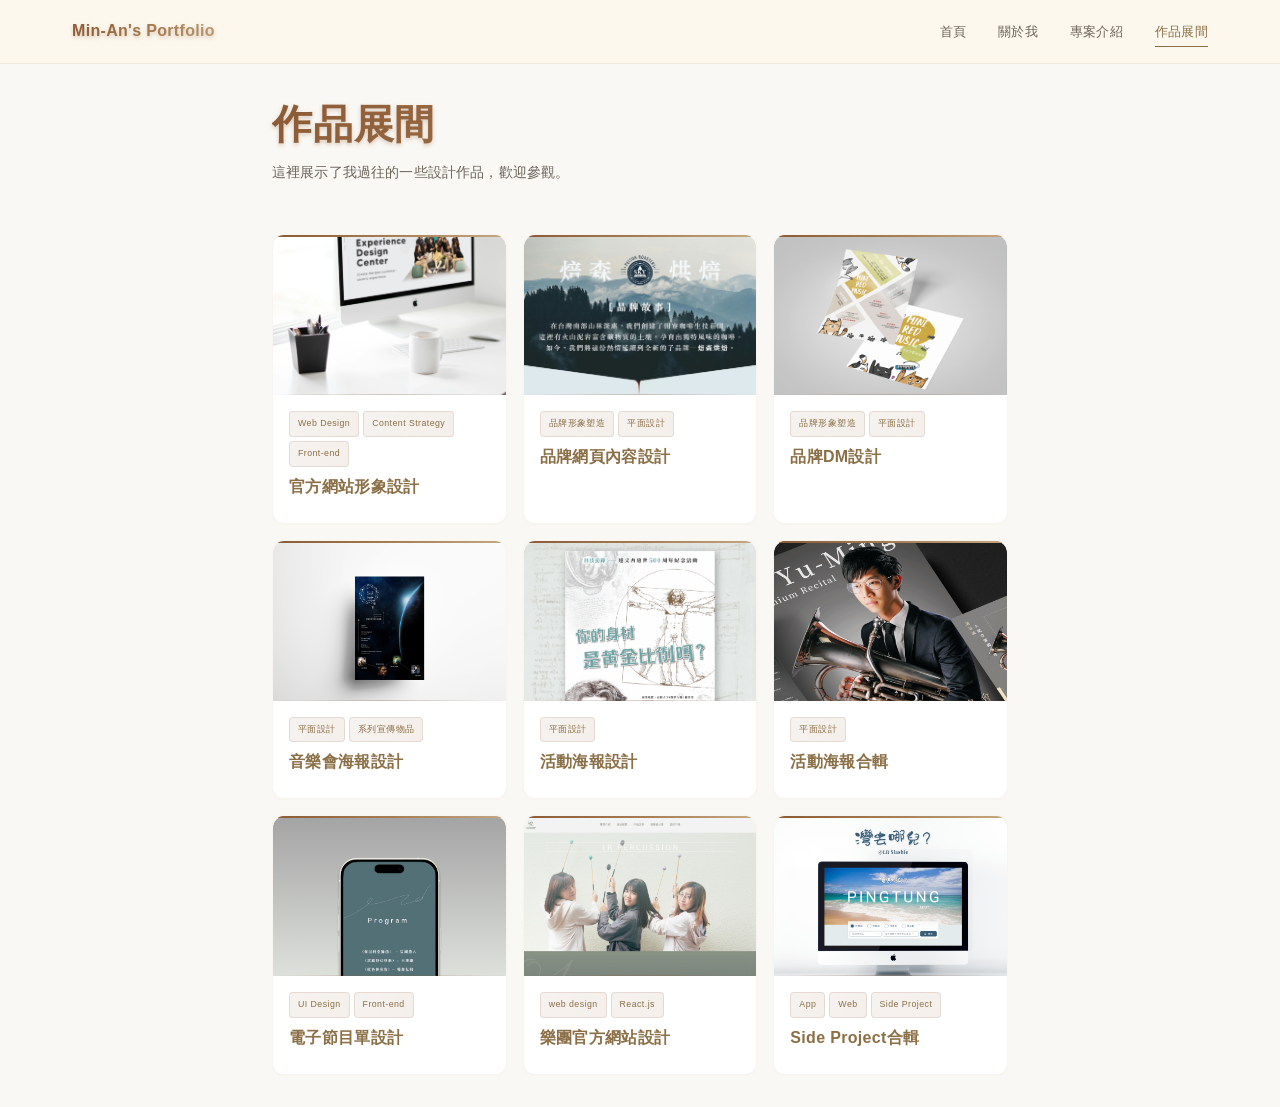
==== gallery.html @ e8985b8e "Initial commit" ====
<!DOCTYPE html>
<html lang="zh-Hant">
  <head>
    <meta charset="UTF-8" />
    <meta name="viewport" content="width=device-width, initial-scale=1.0" />
    <title>圖片集 - 我的作品集</title>
    <link rel="icon" type="image/svg+xml" href="img/favicon.svg" />
    <link rel="stylesheet" href="styles.css" />
  </head>
  <body>
    <header class="site-header">
      <div class="header-content">
        <div class="logo">Min-An's Portfolio</div>
        <button class="menu-toggle" id="menuToggle" aria-label="選單">
          <span></span>
          <span></span>
          <span></span>
        </button>
        <div class="nav-overlay" id="navOverlay"></div>
        <nav class="nav" id="mainNav">
          <a href="index.html" class="nav-link" data-i18n="nav.home">首頁</a>
          <a href="about.html" class="nav-link" data-i18n="nav.about">關於我</a>
          <a href="works.html" class="nav-link" data-i18n="nav.works">作品集</a>
          <a href="gallery.html" class="nav-link active" data-i18n="nav.gallery">圖片集</a>
          <!-- 第一版暫時隱藏留言互動功能 -->
          <!-- <a href="contact.html" class="nav-link" data-i18n="nav.contact">留言互動</a> -->
          <!-- 第一版暫時隱藏語言切換功能 -->
          <!-- <div class="lang-switch">
            <button class="lang-btn active" data-lang="zh">中</button>
            <button class="lang-btn" data-lang="en">EN</button>
          </div> -->
        </nav>
      </div>
    </header>

    <main class="container container-page">
      <section class="page-header">
        <h1 data-i18n="gallery.title">圖片集</h1>
        <p data-i18n="gallery.subtitle">展示設計作品與視覺設計</p>
      </section>

      <div id="galleryContainer">
        <!-- Gallery content will be generated here -->
      </div>
    </main>

    <!-- Modal for gallery popup -->
    <div class="project-modal" id="galleryModal">
      <div class="modal-overlay" id="modalOverlay"></div>
      <div class="modal-content-wrapper">
        <button class="modal-close" id="modalClose" aria-label="關閉">×</button>
        <div class="modal-content">
          <div class="modal-header">
            <div class="modal-badge" id="modalBadge"></div>
            <h2 class="modal-title" id="modalTitle"></h2>
          </div>
          <div class="modal-body" id="modalBody"></div>
          <div class="modal-footer" id="modalFooter"></div>
        </div>
        <aside class="modal-sidebar" id="modalSidebar"></aside>
      </div>
    </div>

    <script src="lang.js"></script>
    <script>
      const galleryContainer = document.getElementById("galleryContainer");
      const galleryModal = document.getElementById("galleryModal");
      const modalOverlay = document.getElementById("modalOverlay");
      const modalClose = document.getElementById("modalClose");
      const modalBadge = document.getElementById("modalBadge");
      const modalTitle = document.getElementById("modalTitle");
      const modalBody = document.getElementById("modalBody");
      const modalFooter = document.getElementById("modalFooter");
      const modalSidebar = document.getElementById("modalSidebar");

      const galleryData = {
        graphic: [
          {
            image: "img/gallery/minired/dm3.png",
            caption: "品牌DM設計",
            badge: ["品牌形象塑造", "平面設計"],
            popupImages: [
              "img/gallery/minired/dm2.png",
              "img/gallery/minired/dm3.png",
              "img/gallery/minired/dm4.png",
              "img/gallery/minired/dm5.png",
              "img/gallery/minired/namecard.png",
              "img/gallery/minired/post1.png",
              "img/gallery/minired/poster2.png",
              "img/gallery/minired/音樂講座.png"
            ]
          },
          {
            image: "img/gallery/friday/poster.png",
            caption: "音樂會海報設計",
            badge: ["平面設計", "系列宣傳物品"],
            popupImages: [
              "img/gallery/friday/Friday.png",
              "img/gallery/friday/postcard1.png",
              "img/gallery/friday/Back_Cover_Left.png",
              "img/gallery/friday/感謝狀.png"
            ]
          },
          {
            image: "img/gallery/da/Artboard 9@2x.png",
            caption: "活動海報設計",
            popupImages: [
              "img/gallery/da/Artboard 1@2x.png",
              "img/gallery/da/Artboard 1 copy@2x.png",
              "img/gallery/da/Artboard 1 copy 2@2x.png",
              "img/gallery/da/Artboard 9 copy 2@2x.png"
            ]
          },
          {
            image: "img/gallery/poster/2-1.png",
            caption: "活動海報合輯",
            popupImages: [
              "img/gallery/poster/2.1.png",
              "img/gallery/poster/2-1.png",
              "img/gallery/poster/2.3.png",
              "img/gallery/poster/鳥林.png",
              "img/gallery/poster/Artboard 12 copy 2@2x.png",
              "img/gallery/poster/Artboard 12 copy 3@2x.png",
              "img/gallery/poster/Artboard 12 copy@2x.png",
              "img/gallery/poster/Artboard 1 copy.png",
              "img/gallery/poster/Artboard 1 copy 2.png",
              "img/gallery/poster/Artboard 1 copy 4.png",
              "img/gallery/poster/poster4.png",
              "img/gallery/poster/new-cl-b.png",
              "img/gallery/poster/new-poster.png",
              "img/gallery/poster/new-sax-b.png"
            ]
          }
        ],
        ui: [
          {
            image: "img/gallery/cover2.png",
            caption: "官方網站形象設計",
            badge: ["Web Design", "Content Strategy", "Front-end"],
            popupContent: {
              overview: "為響應公司政策，強化使用者體驗的重要性，新成立的 Experience Design Center 團隊需要一個對內形象官網，讓其他部門理解我們的定位、工作內容與合作模式。本專案為一頁式網頁設計，目標是以視覺風格和內容結構展現 UX 團隊的價值與特色。",
              responsibilities: [
                "從零開始規劃網站整體內容與架構",
                "提出多套視覺風格設計提案",
                "靜態網頁開發與實際上線"
              ],
              results: [
                "增加 UX 團隊於公司內部的曝光度",
                "與其他部門的合作機會增加約 30%",
                "成功促進從未合作過的單位主動接觸 UX 團隊"
              ],
              challenges: [
                {
                  title: "一個網頁該呈現的內容怎麼去規劃？",
                  content: "Content design(內容設計)是為了要讓網站服務，盡可能簡單清楚地表達、並容易理解。因此在開始設計前參考了許多設計團隊的形象網站，以及多數人們對團隊或UIUX的疑問，進而規劃需要呈現於網站的內容。"
                },
                {
                  title: "從零開始的內容設計",
                  content: "原始任務僅為「設計UX團隊官網」，沒有提供內容。為了讓從未接觸過 UX 的同仁也能理解，我先思考他們最關心的幾個問題：我們是誰？什麼是使用者體驗？我們的服務內容是什麼？如何與我們合作？實際成效為何？依據這些問題架構網站內容，讓資訊針對目標族群更有可讀性。"
                },
                {
                  title: "響應式開發的轉變",
                  content: "過往習慣以 px 為單位開發，但此專案需滿足不同裝置尺寸下的良好呈現，因此改以 vh/vw 為單位，確保第一屏關鍵視覺在任何裝置上都能被完整看到"
                },
                {
                  title: "論微動畫的重要性",
                  content: "單頁網站容易因內容過多而造成疲乏，加入滾動時的微動畫，有效吸引使用者注意，提升整體使用體驗。"
                }
              ],
              finalResult: "以活潑的配色與大膽排版突顯團隊年輕、創新的形象，融合品牌三種代表色，打造專屬團隊風格。透過視覺吸引力提升點擊與互動率，進一步加強其他部門對 UX 的認識與重視。"
            },
            popupImages: [
              "img/XDC/xdc1.png",
              "img/XDC/xdc2.png",
              "img/XDC/XDC.mp4"
            ],
            popupVideos: []
          },
          {
            image: "img/gallery/coffee/section1.jpeg",
            caption: "品牌網頁內容設計",
            badge: ["品牌形象塑造", "平面設計"],
            popupContent: {
              overview: "為品牌打造完整的網頁內容設計，透過視覺層次與內容架構的規劃，呈現品牌核心價值與產品特色。本專案著重於內容的可讀性與視覺吸引力，確保使用者能夠快速理解品牌定位與服務內容。",
              responsibilities: [
                "規劃網站整體內容架構與資訊層次",
                "設計視覺風格與版面配置",
                "撰寫與優化網站文案內容"
              ],
              results: [
                "提升品牌形象與專業度",
                "增加使用者對品牌的信任感",
                "確保內容的可讀性與理解度"
              ],
              challenges: [
                {
                  title: "如何平衡視覺設計與內容可讀性？",
                  content: "在設計過程中，需要同時考慮視覺吸引力與內容的可讀性。透過適當的留白、字體大小與行距調整，以及視覺元素的層次安排，確保使用者能夠輕鬆閱讀並理解內容。"
                },
                {
                  title: "內容架構的規劃",
                  content: "從使用者的角度出發，思考他們最關心的問題與需求，進而規劃內容的呈現順序與重點。透過清晰的資訊架構，引導使用者逐步了解品牌價值與服務內容。"
                }
              ],
              finalResult: ""
            },
            popupImages: [
              "img/gallery/coffee/section0.jpeg",
              "img/gallery/coffee/section1.jpeg",
              "img/gallery/coffee/section2.jpeg",
              "img/gallery/coffee/section3.jpeg",
              "img/gallery/coffee/section4.jpeg",
              "img/gallery/coffee/section5.jpeg",
              "img/gallery/coffee/section7.jpeg"
            ]
          }
        ],
        graphic: [
          {
            image: "img/gallery/minired/dm3.png",
            caption: "品牌DM設計",
            badge: ["品牌形象塑造", "平面設計"],
            popupImages: [
              "img/gallery/minired/dm2.png",
              "img/gallery/minired/dm3.png",
              "img/gallery/minired/dm4.png",
              "img/gallery/minired/dm5.png",
              "img/gallery/minired/namecard.png",
              "img/gallery/minired/post1.png",
              "img/gallery/minired/poster2.png",
              "img/gallery/minired/音樂講座.png"
            ]
          },
          {
            image: "img/gallery/friday/poster.png",
            caption: "音樂會海報設計",
            badge: ["平面設計", "系列宣傳物品"],
            popupImages: [
              "img/gallery/friday/Friday.png",
              "img/gallery/friday/postcard1.png",
              "img/gallery/friday/Back_Cover_Left.png",
              "img/gallery/friday/感謝狀.png"
            ]
          },
          {
            image: "img/gallery/da/Artboard 9@2x.png",
            caption: "活動海報設計",
            popupImages: [
              "img/gallery/da/Artboard 1@2x.png",
              "img/gallery/da/Artboard 1 copy@2x.png",
              "img/gallery/da/Artboard 1 copy 2@2x.png",
              "img/gallery/da/Artboard 9 copy 2@2x.png"
            ]
          },
          {
            image: "img/gallery/poster/2-1.png",
            caption: "活動海報合輯",
            popupImages: [
              "img/gallery/poster/2.1.png",
              "img/gallery/poster/2-1.png",
              "img/gallery/poster/2.3.png",
              "img/gallery/poster/鳥林.png",
              "img/gallery/poster/Artboard 12 copy 2@2x.png",
              "img/gallery/poster/Artboard 12 copy 3@2x.png",
              "img/gallery/poster/Artboard 12 copy@2x.png",
              "img/gallery/poster/Artboard 1 copy.png",
              "img/gallery/poster/Artboard 1 copy 2.png",
              "img/gallery/poster/Artboard 1 copy 4.png",
              "img/gallery/poster/poster4.png",
              "img/gallery/poster/new-cl-b.png",
              "img/gallery/poster/new-poster.png",
              "img/gallery/poster/new-sax-b.png"
            ]
          },
          {
            image: "img/gallery/program/programCover.png",
            caption: "電子節目單設計",
            badge: ["UI Design", "Front-end"],
            popupVideos: [
              "img/gallery/program/screen1.mov",
              "img/gallery/program/screen2.mov"
            ]
          },
          {
            image: "img/gallery/lrweb.png",
            caption: "樂團官方網站設計",
            badge: ["web design", "React.js"],
            externalLink: "https://cookie0104.github.io/build/index.html#/"
          },
          {
            image: "img/gallery/other/Frame 3.png",
            caption: "Side Project合輯",
            badge: ["App", "Web", "Side Project"],
            popupImages: [
              "img/gallery/other/16.png",
              "img/gallery/other/17.png",
              "img/gallery/other/19.png",
              "img/gallery/other/21.png",
              "img/gallery/other/d.jpeg",
              "img/gallery/other/Frame 1.png",
              "img/gallery/other/Frame 3.png",
              "img/gallery/other/截圖 2025-04-12 下午8.39.32.png",
              "img/gallery/other/搜尋前只會有推薦.png",
              "img/gallery/other/詳細資料.png"
            ]
          }
        ]
      };

      // 判斷圖片布局的函數
      function getImageLayoutClass(imgPath) {
        const isNewClB = imgPath.includes("new-cl-b.png");
        const isNewPoster = imgPath.includes("new-poster.png");
        const isNewSaxB = imgPath.includes("new-sax-b.png");
        const isArtboard1 = imgPath.includes("Artboard 1@2x.png") || 
                           imgPath.includes("Artboard 1 copy@2x.png") || 
                           imgPath.includes("Artboard 1 copy 2@2x.png");
        const isArtboard12 = imgPath.includes("Artboard 12 copy 2@2x.png") || 
                            imgPath.includes("Artboard 12 copy 3@2x.png") || 
                            imgPath.includes("Artboard 12 copy@2x.png");
        const isPoster23 = imgPath.includes("2.1.png") || 
                          imgPath.includes("2-1.png") || 
                          imgPath.includes("2.3.png");
        const isArtboard1Copy = imgPath.includes("Artboard 1 copy.png") || 
                               imgPath.includes("Artboard 1 copy 2.png");
        const isDm5 = imgPath.includes("dm5.png");
        const isPoster4 = imgPath.includes("poster4.png");
        const isFriday = imgPath.includes("Friday.png");
        const isPostcard1 = imgPath.includes("postcard1.png");
        const isBackCover = imgPath.includes("Back_Cover_Left.png");
        const isThankYou = imgPath.includes("感謝狀.png");
        const isBird = imgPath.includes("鳥林.png");
        
        // 品牌DM設計：某些圖片兩張一行
        const isDm2 = imgPath.includes("minired/dm2.png");
        const isDm3 = imgPath.includes("minired/dm3.png");
        const isDm4 = imgPath.includes("minired/dm4.png");
        const isNamecard = imgPath.includes("minired/namecard.png");
        const isPost1 = imgPath.includes("minired/post1.png");
        const isPoster2 = imgPath.includes("minired/poster2.png");

        if (isNewClB || isNewPoster || isNewSaxB) {
          return "third-width";
        } else if (isArtboard1 || isArtboard12 || isPoster23) {
          return "artboard-1-series";
        } else if (isArtboard1Copy) {
          return "half-width";
        } else if (isDm5 || isPoster4 || isFriday || isPostcard1 || isBird) {
          return "full-width";
        } else if (isBackCover || isThankYou) {
          return "half-width";
        } else if (isDm2 || isDm3 || isDm4 || isNamecard || isPost1 || isPoster2) {
          // 品牌DM設計的這些圖片兩張一行
          return "half-width";
        }
        return "full-width";
      }

      // 生成圖片 HTML
      function generateImagesHTML(images, caption) {
        if (!images || images.length === 0) return "";

        let html = '<div class="gallery-popup-container">';
        let currentGroup = null;
        let groupImages = [];

        images.forEach((img, index) => {
          const layoutClass = getImageLayoutClass(img);
          const isArtboard1Series = layoutClass === "artboard-1-series";
          const isThirdWidth = layoutClass === "third-width";
          const isHalfWidth = layoutClass === "half-width";

          // 處理 Artboard 1 系列（三張一排）
          if (isArtboard1Series) {
            if (currentGroup !== "artboard-1-group") {
              if (currentGroup !== null) {
                html += '</div>';
              }
              html += '<div class="gallery-popup-container artboard-1-group">';
              currentGroup = "artboard-1-group";
            }
            html += `
              <div class="gallery-popup-image artboard-1-series">
                <img src="${img}" alt="${caption}" />
              </div>
            `;
            if (index === images.length - 1 || getImageLayoutClass(images[index + 1]) !== "artboard-1-series") {
              html += '</div>';
              currentGroup = null;
            }
          }
          // 處理三張一排（new-cl-b, new-poster, new-sax-b）
          else if (isThirdWidth) {
            groupImages.push({ img, layoutClass, caption });
            if (groupImages.length === 3 || index === images.length - 1 || getImageLayoutClass(images[index + 1]) !== "third-width") {
              html += '<div class="gallery-popup-container">';
              groupImages.forEach(item => {
                html += `
                  <div class="gallery-popup-image third-width">
                    <img src="${item.img}" alt="${item.caption}" />
                  </div>
                `;
              });
              html += '</div>';
              groupImages = [];
            }
          }
          // 處理兩張一排（Back_Cover_Left 和 感謝狀）
          else if (isHalfWidth && (img.includes("Back_Cover_Left.png") || img.includes("感謝狀.png"))) {
            groupImages.push({ img, layoutClass, caption });
            const nextImg = images[index + 1];
            if (nextImg && (nextImg.includes("Back_Cover_Left.png") || nextImg.includes("感謝狀.png"))) {
              // 等待下一張
            } else {
              html += '<div class="gallery-popup-container">';
              groupImages.forEach(item => {
                html += `
                  <div class="gallery-popup-image half-width">
                    <img src="${item.img}" alt="${item.caption}" />
                  </div>
                `;
              });
              html += '</div>';
              groupImages = [];
            }
          }
          // 處理其他兩張一排
          else if (isHalfWidth) {
            groupImages.push({ img, layoutClass, caption });
            if (groupImages.length === 2 || index === images.length - 1 || getImageLayoutClass(images[index + 1]) !== "half-width") {
              html += '<div class="gallery-popup-container">';
              groupImages.forEach(item => {
                html += `
                  <div class="gallery-popup-image half-width">
                    <img src="${item.img}" alt="${item.caption}" />
                  </div>
                `;
              });
              html += '</div>';
              groupImages = [];
            }
          }
          // 處理單張全寬
          else {
            if (currentGroup !== null && currentGroup !== "artboard-1-group") {
              html += '</div>';
              currentGroup = null;
            }
            html += '<div class="gallery-popup-container">';
            html += `
              <div class="gallery-popup-image full-width">
                <img src="${img}" alt="${caption}" />
              </div>
            `;
            html += '</div>';
          }
        });

        if (currentGroup !== null) {
          html += '</div>';
        }
        if (groupImages.length > 0) {
          html += '<div class="gallery-popup-container">';
          groupImages.forEach(item => {
            html += `
              <div class="gallery-popup-image ${item.layoutClass}">
                <img src="${item.img}" alt="${item.caption}" />
              </div>
            `;
          });
          html += '</div>';
        }

        return html;
      }

      // 設置同一列圖片的高度
      function setRowHeights() {
        const containers = document.querySelectorAll('.gallery-popup-container');
        containers.forEach(container => {
          // 跳過「品牌DM設計」的圖片，讓它們使用自然高度
          const modalTitle = document.getElementById("modalTitle");
          if (modalTitle && modalTitle.textContent === "品牌DM設計") {
            return;
          }
          
          const images = container.querySelectorAll('.gallery-popup-image');
          if (images.length > 1) {
            let maxHeight = 0;
            images.forEach(img => {
              const imgElement = img.querySelector('img');
              if (imgElement) {
                imgElement.onload = () => {
                  images.forEach(i => {
                    const imgEl = i.querySelector('img');
                    if (imgEl) {
                      const naturalHeight = imgEl.naturalHeight;
                      const naturalWidth = imgEl.naturalWidth;
                      const aspectRatio = naturalWidth / naturalHeight;
                      const containerWidth = i.offsetWidth;
                      const calculatedHeight = containerWidth / aspectRatio;
                      if (calculatedHeight > maxHeight) {
                        maxHeight = calculatedHeight;
                      }
                    }
                  });
                  images.forEach(i => {
                    i.style.height = maxHeight + 'px';
                    const imgEl = i.querySelector('img');
                    if (imgEl) {
                      imgEl.style.height = maxHeight + 'px';
                    }
                  });
                };
              }
            });
          }
        });
      }

      function openUIModal(itemIndex) {
        const item = galleryData.ui[itemIndex];
        if (!item || (!item.popupImages && !item.popupVideo && !item.popupVideos && !item.popupContent)) return;
        
        // 如果有外部連結，直接打開連結
        if (item.externalLink) {
          window.open(item.externalLink, '_blank', 'noopener,noreferrer');
          return;
        }

        if (Array.isArray(item.badge)) {
          modalBadge.innerHTML = item.badge.map(b => `<span class="badge-tag">${b}</span>`).join('');
        } else {
          modalBadge.innerHTML = '<span class="badge-tag">UI 作品</span>';
        }
        modalTitle.textContent = item.caption;
        
        let contentHTML = '<div class="gallery-popup-container">';
        
        if (item.popupContent) {
          const content = item.popupContent;
          
          // 顯示第一張圖片（section0）在專案概述之前（僅限品牌網頁內容設計）
          if (item.popupImages && item.popupImages.length > 0 && item.caption === "品牌網頁內容設計") {
            contentHTML += `
              <div class="gallery-popup-image full-width ui-full-width">
                <img src="${item.popupImages[0]}" alt="${item.caption}" />
              </div>
            `;
            contentHTML += '</div>';
            contentHTML += '<div class="gallery-popup-container">';
          }
          
          contentHTML += '<div class="ui-popup-content">';
          
          // 只在第一個 UI 作品（官方網站形象設計）顯示封面圖片
          if (itemIndex === 0 && item.caption === "官方網站形象設計") {
            contentHTML += `
              <div class="gallery-popup-image full-width ui-full-width" style="margin-bottom: 2rem;">
                <img src="img/gallery/cover2.png" alt="${item.caption}" />
              </div>
            `;
          }
          
          // 專案概述
          if (content.overview) {
            contentHTML += `
              <div class="content-section">
                <h3 class="content-title">專案概述</h3>
                <p class="content-text">${content.overview}</p>
              </div>
            `;
          }
          
          // 負責內容
          if (content.responsibilities && content.responsibilities.length > 0) {
            contentHTML += `
              <div class="content-section">
                <h3 class="content-title">負責內容</h3>
                <ul class="content-list">
                  ${content.responsibilities.map(resp => `<li>${resp}</li>`).join('')}
                </ul>
              </div>
            `;
          }
          
          // 專案成效
          if (content.results && content.results.length > 0) {
            contentHTML += `
              <div class="project-results-highlight">
                <h3>專案成效</h3>
                <ul>
                  ${content.results.map(result => `<li>${result}</li>`).join('')}
                </ul>
              </div>
            `;
          }
          
          // 專案重點與挑戰
          if (content.challenges && content.challenges.length > 0) {
            contentHTML += `
              <div class="content-section">
                <h3 class="content-title">專案重點與挑戰</h3>
            `;
            
            content.challenges.forEach((challenge, index) => {
              contentHTML += `
                <div class="challenge-item">
                  <h4 class="challenge-title">- ${challenge.title}</h4>
                  <p class="challenge-content">${challenge.content}</p>
                </div>
              `;
              
              // 在第二個挑戰項目後面插入前兩張圖片（僅限官方網站形象設計）
              if (index === 1 && item.popupImages && item.popupImages.length >= 2 && item.caption === "官方網站形象設計") {
                contentHTML += '</div>';
                contentHTML += '</div>';
                contentHTML += '</div>';
                
                contentHTML += '<div class="gallery-popup-container">';
                for (let i = 0; i < 2 && i < item.popupImages.length; i++) {
                  contentHTML += `
                    <div class="gallery-popup-image full-width ui-full-width">
                      <img src="${item.popupImages[i]}" alt="${item.caption}" />
                    </div>
                  `;
                  // 為 xdc1.png 添加備註
                  if (i === 0 && item.popupImages[i].includes("xdc1.png")) {
                    contentHTML += `
                      <p class="image-caption">從mindmap到wireframe的過程</p>
                    `;
                  }
                  // 為 xdc2.png 添加備註（專案設計提案）
                  if (i === 1) {
                    contentHTML += `
                      <p class="image-caption">專案設計提案</p>
                    `;
                  }
                }
                contentHTML += '</div>';
                
                contentHTML += '<div class="gallery-popup-container">';
                contentHTML += '<div class="ui-popup-content">';
                contentHTML += '<div class="content-section">';
                contentHTML += '<h3 class="content-title">專案重點與挑戰</h3>';
                
                for (let j = 2; j < content.challenges.length; j++) {
                  const remainingChallenge = content.challenges[j];
                  contentHTML += `
                    <div class="challenge-item">
                      <h4 class="challenge-title">- ${remainingChallenge.title}</h4>
                      <p class="challenge-content">${remainingChallenge.content}</p>
                    </div>
                  `;
                }
              }
            });
            
            contentHTML += '</div>';
          }
          
          // 最終設計成果
          if (content.finalResult) {
            contentHTML += `
              <div class="content-section">
                <h3 class="content-title">最終設計成果</h3>
                <p class="content-text">${content.finalResult}</p>
              </div>
            `;
            
            // 在最終設計成果文字下方添加 XDC.mp4 影片（僅限官方網站形象設計）
            if (item.caption === "官方網站形象設計" && item.popupImages) {
              const xdcVideo = item.popupImages.find(img => img.includes("XDC.mp4"));
              if (xdcVideo) {
                contentHTML += '<div class="gallery-popup-container">';
                contentHTML += `
                  <div class="gallery-popup-image full-width ui-full-width">
                    <video controls autoplay muted loop style="width: 100%; height: auto; border-radius: 0.4rem;">
                      <source src="${xdcVideo}" type="video/mp4">
                      <source src="${xdcVideo}" type="video/quicktime">
                      您的瀏覽器不支援影片播放。
                    </video>
                  </div>
                `;
                contentHTML += '</div>';
              }
            }
          }
          
          contentHTML += '</div>';
          contentHTML += '</div>';
          
          // 在最終設計成果後面顯示剩餘的圖片（從第二張開始，僅限品牌網頁內容設計）
          if (item.popupImages && item.popupImages.length > 1 && item.caption === "品牌網頁內容設計") {
            contentHTML += '<div class="gallery-popup-container">';
            for (let i = 1; i < item.popupImages.length; i++) {
              contentHTML += `
                <div class="gallery-popup-image half-width ui-full-width">
                  <img src="${item.popupImages[i]}" alt="${item.caption}" />
                </div>
              `;
            }
            contentHTML += '</div>';
          }
          
          // 在最終設計成果後面顯示影片
          if (item.popupVideos && item.popupVideos.length > 0) {
            // 電子節目單設計：兩個影片左右擺放
            if (item.caption === "電子節目單設計" && item.popupVideos.length === 2) {
              contentHTML += '<div class="gallery-popup-container">';
              item.popupVideos.forEach((videoSrc) => {
                contentHTML += `
                  <div class="gallery-popup-image half-width ui-full-width">
                    <video controls autoplay muted loop style="width: 100%; height: auto; border-radius: 0.4rem;">
                      <source src="${videoSrc}" type="video/mp4">
                      <source src="${videoSrc}" type="video/quicktime">
                      您的瀏覽器不支援影片播放。
                    </video>
                  </div>
                `;
              });
              contentHTML += '</div>';
            } else {
              // 其他情況：影片全寬顯示
              item.popupVideos.forEach((videoSrc) => {
                contentHTML += '<div class="gallery-popup-container">';
                contentHTML += `
                  <div class="gallery-popup-image full-width ui-full-width">
                    <video controls autoplay muted loop style="width: 100%; height: auto; border-radius: 0.4rem;">
                      <source src="${videoSrc}" type="video/mp4">
                      <source src="${videoSrc}" type="video/quicktime">
                      您的瀏覽器不支援影片播放。
                    </video>
                  </div>
                `;
                contentHTML += '</div>';
              });
            }
          } else if (item.popupVideo) {
            contentHTML += '<div class="gallery-popup-container">';
            contentHTML += `
              <div class="gallery-popup-image full-width ui-full-width">
                <video controls autoplay muted loop style="width: 100%; height: auto; border-radius: 0.4rem;">
                  <source src="${item.popupVideo}" type="video/mp4">
                  <source src="${item.popupVideo}" type="video/quicktime">
                  您的瀏覽器不支援影片播放。
                </video>
              </div>
            `;
            contentHTML += '</div>';
          }
        } else {
          // 如果沒有文字內容，顯示圖片和影片
          if (item.popupImages && item.popupImages.length > 0) {
            item.popupImages.forEach((img) => {
              contentHTML += `
                <div class="gallery-popup-image full-width ui-full-width">
                  <img src="${img}" alt="${item.caption}" />
                </div>
              `;
            });
          }
          
          if (item.popupVideos && item.popupVideos.length > 0) {
            // 電子節目單設計：兩個影片左右擺放
            if (item.caption === "電子節目單設計" && item.popupVideos.length === 2) {
              contentHTML += '<div class="gallery-popup-container">';
              item.popupVideos.forEach((videoSrc) => {
                contentHTML += `
                  <div class="gallery-popup-image half-width ui-full-width">
                    <video controls autoplay muted loop style="width: 100%; height: auto; border-radius: 0.4rem;">
                      <source src="${videoSrc}" type="video/mp4">
                      <source src="${videoSrc}" type="video/quicktime">
                      您的瀏覽器不支援影片播放。
                    </video>
                  </div>
                `;
              });
              contentHTML += '</div>';
            } else {
              // 其他情況：影片全寬顯示
              item.popupVideos.forEach((videoSrc) => {
                contentHTML += `
                  <div class="gallery-popup-image full-width ui-full-width">
                    <video controls autoplay muted loop style="width: 100%; height: auto; border-radius: 0.4rem;">
                      <source src="${videoSrc}" type="video/mp4">
                      <source src="${videoSrc}" type="video/quicktime">
                      您的瀏覽器不支援影片播放。
                    </video>
                  </div>
                `;
              });
            }
          } else if (item.popupVideo) {
            contentHTML += `
              <div class="gallery-popup-image full-width ui-full-width">
              <video controls autoplay muted loop style="width: 100%; height: auto; border-radius: 0.4rem;">
                <source src="${item.popupVideo}" type="video/mp4">
                <source src="${item.popupVideo}" type="video/quicktime">
                您的瀏覽器不支援影片播放。
              </video>
              </div>
            `;
          }
          
          contentHTML += '</div>';
        }
        
        modalBody.innerHTML = contentHTML;
        
        // 清空 footer 和 sidebar（gallery 不需要）
        const modalFooter = document.getElementById("modalFooter");
        const modalSidebar = document.getElementById("modalSidebar");
        if (modalFooter) modalFooter.innerHTML = "";
        if (modalSidebar) modalSidebar.innerHTML = "";
        
        galleryModal.classList.add("active");
        document.body.style.overflow = "hidden";
        
        // 設置圖片高度（跳過「品牌DM設計」，讓它使用自然高度）
        if (item.caption !== "品牌DM設計") {
          setTimeout(setRowHeights, 100);
        }
      }

      function openGalleryModal(itemIndex) {
        const item = galleryData.graphic[itemIndex];
        if (!item) return;
        
        // 如果有外部連結，直接打開連結
        if (item.externalLink) {
          window.open(item.externalLink, '_blank', 'noopener,noreferrer');
          return;
        }
        
        if (Array.isArray(item.badge)) {
          modalBadge.innerHTML = item.badge.map(b => `<span class="badge-tag">${b}</span>`).join('');
        } else {
          modalBadge.innerHTML = '<span class="badge-tag">平面設計</span>';
        }
        modalTitle.textContent = item.caption;
        
        // 處理 popupVideos（電子節目單設計）
        if (item.popupVideos && item.popupVideos.length > 0) {
          let contentHTML = '<div class="gallery-popup-container">';
          
          // 電子節目單設計：兩個影片左右擺放
          if (item.caption === "電子節目單設計" && item.popupVideos.length === 2) {
            contentHTML += '<div class="gallery-popup-container">';
            item.popupVideos.forEach((videoSrc) => {
              contentHTML += `
                <div class="gallery-popup-image half-width ui-full-width">
                  <video controls autoplay muted loop style="width: 100%; height: auto; border-radius: 0.4rem;">
                    <source src="${videoSrc}" type="video/mp4">
                    <source src="${videoSrc}" type="video/quicktime">
                    您的瀏覽器不支援影片播放。
                  </video>
                </div>
              `;
            });
            contentHTML += '</div>';
          } else {
            // 其他情況：影片全寬顯示
            item.popupVideos.forEach((videoSrc) => {
              contentHTML += '<div class="gallery-popup-container">';
              contentHTML += `
                <div class="gallery-popup-image full-width ui-full-width">
                  <video controls autoplay muted loop style="width: 100%; height: auto; border-radius: 0.4rem;">
                    <source src="${videoSrc}" type="video/mp4">
                    <source src="${videoSrc}" type="video/quicktime">
                    您的瀏覽器不支援影片播放。
                  </video>
                </div>
              `;
              contentHTML += '</div>';
            });
          }
          
          modalBody.innerHTML = contentHTML;
        } else if (item.popupImages) {
          // 處理 popupImages
          const imagesHTML = generateImagesHTML(item.popupImages, item.caption);
          modalBody.innerHTML = imagesHTML;
        } else {
          return;
        }
        
        // 清空 footer 和 sidebar（gallery 不需要）
        const modalFooter = document.getElementById("modalFooter");
        const modalSidebar = document.getElementById("modalSidebar");
        if (modalFooter) modalFooter.innerHTML = "";
        if (modalSidebar) modalSidebar.innerHTML = "";
        
        galleryModal.classList.add("active");
        document.body.style.overflow = "hidden";
        
        // 設置圖片高度（跳過「品牌DM設計」，讓它使用自然高度）
        if (item.caption !== "品牌DM設計") {
          setTimeout(setRowHeights, 100);
        }
      }

      function closeGalleryModal() {
        galleryModal.classList.remove("active");
        document.body.style.overflow = "";
        modalBody.innerHTML = "";
        const videos = modalBody.querySelectorAll("video");
        videos.forEach(video => {
          video.pause();
          video.currentTime = 0;
        });
      }

      function closeUIModal() {
        galleryModal.classList.remove("active");
        document.body.style.overflow = "";
        modalBody.innerHTML = "";
        const videos = modalBody.querySelectorAll("video");
        videos.forEach(video => {
          video.pause();
          video.currentTime = 0;
        });
      }

      // 生成 Gallery HTML
      function renderGallery() {
        let html = '<section class="card-grid">';

        // UI 作品
        galleryData.ui.forEach((item, index) => {
          const badges = item.badge || ["UI 作品"];
          const badgeHTML = Array.isArray(badges) 
            ? badges.map(b => `<span class="card-badge">${b}</span>`).join('')
            : `<span class="card-badge">${badges}</span>`;
          
          // 如果有外部連結，使用 <a> 標籤；否則使用 onclick
          if (item.externalLink) {
            html += `
              <a href="${item.externalLink}" target="_blank" rel="noopener noreferrer" class="card" style="text-decoration: none; display: block;">
                <div class="card-image">
                  <img src="${item.image}" alt="${item.caption}" />
                </div>
                <div class="card-content">
                  <div class="card-badge-group">
                    ${badgeHTML}
                  </div>
                  <h2 class="card-title">${item.caption}</h2>
                </div>
              </a>
            `;
          } else {
            html += `
              <article class="card" onclick="openUIModal(${index})">
                <div class="card-image">
                  <img src="${item.image}" alt="${item.caption}" />
                </div>
                <div class="card-content">
                  <div class="card-badge-group">
                    ${badgeHTML}
                  </div>
                  <h2 class="card-title">${item.caption}</h2>
                </div>
              </article>
            `;
          }
        });

        // 平面設計
        galleryData.graphic.forEach((item, index) => {
          const badges = item.badge || ["平面設計"];
          const badgeHTML = Array.isArray(badges) 
            ? badges.map(b => `<span class="card-badge">${b}</span>`).join('')
            : `<span class="card-badge">${badges}</span>`;
          
          // 如果有外部連結，使用 <a> 標籤；否則使用 onclick
          if (item.externalLink) {
            html += `
              <a href="${item.externalLink}" target="_blank" rel="noopener noreferrer" class="card" style="text-decoration: none; display: block;">
                <div class="card-image">
                  <img src="${item.image}" alt="${item.caption}" />
                </div>
                <div class="card-content">
                  <div class="card-badge-group">
                    ${badgeHTML}
                  </div>
                  <h2 class="card-title">${item.caption}</h2>
                </div>
              </a>
            `;
          } else if (item.popupVideos) {
            // 如果有 popupVideos（電子節目單設計），使用 openGalleryModal
            html += `
              <article class="card" onclick="openGalleryModal(${index})">
                <div class="card-image">
                  <img src="${item.image}" alt="${item.caption}" />
                </div>
                <div class="card-content">
                  <div class="card-badge-group">
                    ${badgeHTML}
                  </div>
                  <h2 class="card-title">${item.caption}</h2>
                </div>
              </article>
            `;
          } else {
            html += `
              <article class="card" onclick="openGalleryModal(${index})">
                <div class="card-image">
                  <img src="${item.image}" alt="${item.caption}" />
                </div>
                <div class="card-content">
                  <div class="card-badge-group">
                    ${badgeHTML}
                  </div>
                  <h2 class="card-title">${item.caption}</h2>
                </div>
              </article>
            `;
          }
        });
        
        html += '</section>';

        galleryContainer.innerHTML = html;
      }

      // 事件監聽
      if (modalClose) {
        modalClose.addEventListener("click", () => {
          closeGalleryModal();
          closeUIModal();
        });
      }
      
      if (modalOverlay) {
        modalOverlay.addEventListener("click", () => {
          closeGalleryModal();
          closeUIModal();
        });
      }

      galleryModal.addEventListener("click", (e) => {
        if (e.target === galleryModal || e.target.classList.contains("modal-content-wrapper")) {
          closeGalleryModal();
          closeUIModal();
        }
      });

      // 初始化
      renderGallery();
    </script>
  </body>
  </html>
---- styles.css ----
/* ============================================
   整體設計系統 - 現代化作品集樣式
   ============================================ */

/* 基本重置與變數 */
* {
  margin: 0;
  padding: 0;
  box-sizing: border-box;
}

:root {
  /* 色彩系統 - 文青風格，更柔和精緻 */
  --color-primary: #8b6f47;
  --color-primary-dark: #7a5f3a;
  --color-primary-light: #a6896b;
  --color-secondary: #d4c4b0;
  --color-accent: #c4a882;
  
  --color-text-primary: #4a453d;
  --color-text-secondary: #6b6458;
  --color-text-light: #8a8378;
  
  --color-bg-primary: #faf8f4;
  --color-bg-secondary: #f5f1eb;
  --color-bg-card: #ffffff;
  --color-bg-overlay: rgba(0, 0, 0, 0.6);
  
  --color-border: rgba(210, 189, 157, 0.25);
  --color-border-light: rgba(210, 189, 157, 0.15);
  --color-border-dark: rgba(210, 189, 157, 0.4);
  
  /* 字體系統 */
  --font-family-base: "Noto Sans TC", "PingFang TC", "Microsoft JhengHei", -apple-system, BlinkMacSystemFont, "Segoe UI", Roboto, "Helvetica Neue", Arial, sans-serif;
  --font-family-en: -apple-system, BlinkMacSystemFont, "Segoe UI", Roboto, "Helvetica Neue", Arial, sans-serif;
  
  /* 字體大小 - 文青風格，更精緻小巧 */
  --font-size-xs: 0.7rem;
  --font-size-sm: 0.8rem;
  --font-size-base: 0.9rem;
  --font-size-lg: 1rem;
  --font-size-xl: 1.1rem;
  --font-size-2xl: 1.3rem;
  --font-size-3xl: 1.6rem;
  --font-size-4xl: 2rem;
  --font-size-5xl: 2.2rem;
  
  /* 間距系統 */
  --spacing-xs: 0.25rem;
  --spacing-sm: 0.5rem;
  --spacing-md: 1rem;
  --spacing-lg: 1.5rem;
  --spacing-xl: 2rem;
  --spacing-2xl: 3rem;
  --spacing-3xl: 4rem;
  --spacing-4xl: 5rem;
  
  /* 圓角系統 */
  --radius-sm: 0.25rem;
  --radius-md: 0.5rem;
  --radius-lg: 0.75rem;
  --radius-xl: 1rem;
  --radius-full: 9999px;
  
  /* 陰影系統 - 更柔和精緻 */
  --shadow-sm: 0 1px 2px rgba(163, 135, 104, 0.03);
  --shadow-md: 0 2px 4px rgba(163, 135, 104, 0.06);
  --shadow-lg: 0 4px 8px rgba(163, 135, 104, 0.08);
  --shadow-xl: 0 8px 16px rgba(163, 135, 104, 0.1);
  --shadow-2xl: 0 12px 24px rgba(163, 135, 104, 0.12);
  
  /* 過渡效果 */
  --transition-fast: 0.15s ease;
  --transition-base: 0.2s ease;
  --transition-slow: 0.3s ease;
}

html {
  font-size: 16px;
  scroll-behavior: smooth;
  -webkit-font-smoothing: antialiased;
  -moz-osx-font-smoothing: grayscale;
}

body {
  font-family: var(--font-family-base);
  line-height: 1.8;
  color: var(--color-text-primary);
  background-color: var(--color-bg-primary);
  min-height: 100vh;
  overflow-x: hidden;
  letter-spacing: 0.01em;
}

b,
strong {
  font-weight: 500;
}

/* ============================================
   Header 樣式
   ============================================ */
.site-header {
  position: sticky;
  top: 0;
  z-index: 1000;
  background: rgba(253, 248, 238, 0.98);
  backdrop-filter: blur(20px);
  -webkit-backdrop-filter: blur(20px);
  border-bottom: 1px solid var(--color-border);
  padding: var(--spacing-md) 0;
  transition: all var(--transition-base);
}

.site-header::before {
  content: '';
  position: absolute;
  top: 0;
  left: 0;
  right: 0;
  bottom: 0;
  background: linear-gradient(180deg, rgba(253, 248, 238, 0.98) 0%, rgba(253, 248, 238, 0.95) 100%);
  z-index: -1;
}

.header-content {
  max-width: 1200px;
  margin: 0 auto;
  padding: 0 var(--spacing-xl);
  display: flex;
  justify-content: space-between;
  align-items: center;
}

.logo {
  font-size: var(--font-size-lg);
  font-weight: 600;
  letter-spacing: 0.02em;
  transition: all var(--transition-base);
  background: linear-gradient(135deg, #8b5a36 0%, #a67c52 25%, #c4a882 50%, #a67c52 75%, #8b5a36 100%);
  background-size: 200% 200%;
  -webkit-background-clip: text;
  -webkit-text-fill-color: transparent;
  background-clip: text;
  text-shadow: 0 2px 4px rgba(139, 90, 54, 0.3);
  animation: gradientShift 3s ease infinite;
}

.logo:hover {
  background: linear-gradient(135deg, #7a4a2a 0%, #8b5a36 25%, #a67c52 50%, #8b5a36 75%, #7a4a2a 100%);
  background-size: 200% 200%;
  -webkit-background-clip: text;
  -webkit-text-fill-color: transparent;
  background-clip: text;
  filter: brightness(1.1);
}

@keyframes gradientShift {
  0%, 100% {
    background-position: 0% 50%;
  }
  50% {
    background-position: 100% 50%;
  }
}

.menu-toggle {
  display: none;
  flex-direction: column;
  gap: 5px;
  background: none;
  border: none;
  cursor: pointer;
  padding: var(--spacing-sm);
  transition: transform var(--transition-base);
}

.menu-toggle:hover {
  transform: scale(1.05);
}

.menu-toggle span {
  width: 26px;
  height: 2.5px;
  background: var(--color-primary);
  border-radius: var(--radius-full);
  transition: all var(--transition-base);
}

.nav-overlay {
  display: none;
  position: fixed;
  top: 0;
  left: 0;
  width: 100%;
  height: 100%;
  background: var(--color-bg-overlay);
  z-index: 998;
  animation: fadeIn var(--transition-base);
}

@keyframes fadeIn {
  from { opacity: 0; }
  to { opacity: 1; }
}

.nav {
  display: flex;
  align-items: center;
  gap: var(--spacing-xl);
}

.nav-link {
  color: var(--color-text-secondary);
  text-decoration: none;
  font-size: var(--font-size-sm);
  font-weight: 400;
  transition: all var(--transition-base);
  position: relative;
  padding: var(--spacing-xs) 0;
  letter-spacing: 0.02em;
}

.nav-link::after {
  content: '';
  position: absolute;
  bottom: 0;
  left: 0;
  width: 0;
  height: 1.5px;
  background: var(--color-primary);
  transition: width var(--transition-base);
}

.nav-link:hover,
.nav-link.active {
  color: var(--color-primary);
}

.nav-link:hover::after,
.nav-link.active::after {
  width: 100%;
}

.lang-switch {
  display: flex;
  gap: var(--spacing-xs);
  margin-left: var(--spacing-lg);
  padding-left: var(--spacing-lg);
  border-left: 1px solid var(--color-border);
}

.lang-btn {
  padding: var(--spacing-xs) var(--spacing-sm);
  border: 1px solid var(--color-border);
  background: transparent;
  color: var(--color-text-secondary);
  border-radius: var(--radius-sm);
  cursor: pointer;
  font-size: var(--font-size-xs);
  font-weight: 400;
  transition: all var(--transition-base);
  min-width: 32px;
}

.lang-btn:hover,
.lang-btn.active {
  background: rgba(139, 111, 71, 0.1);
  color: var(--color-primary);
  border-color: var(--color-primary);
}

/* ============================================
   Container 與 Layout
   ============================================ */
.container {
  margin: 0 auto;
  padding: var(--spacing-xl);
}

/* 首頁設置最大寬度 */
.container-home {
  max-width: 900px;
}

/* 除了首頁外的其他頁面設置最大寬度 */
.container-page {
  max-width: 800px;
}

.page-header {
  text-align: left;
  margin: 0;
  padding: 0 0 var(--spacing-2xl) 0;
}

.page-header h1 {
  font-size: 40px;
  margin-bottom: var(--spacing-sm);
  font-weight: 700;
  letter-spacing: 0.02em;
  line-height: 1.4;
  background: linear-gradient(135deg, #8b5a36 0%, #a67c52 25%, #c4a882 50%, #a67c52 75%, #8b5a36 100%);
  background-size: 200% 200%;
  -webkit-background-clip: text;
  -webkit-text-fill-color: transparent;
  background-clip: text;
  text-shadow: 0 2px 4px rgba(139, 90, 54, 0.3);
  animation: gradientShift 3s ease infinite;
}

.page-header p {
  font-size: var(--font-size-base);
  color: var(--color-text-secondary);
  max-width: 600px;
  margin: 0;
  line-height: 1.8;
  font-weight: 500;
}

.page-header p[data-i18n="about.subtitle2"] {
  max-width: 100%;
}

.social-icons {
  display: flex;
  gap: var(--spacing-md);
  margin-top: var(--spacing-lg);
  align-items: center;
}

.social-icon {
  display: flex;
  align-items: center;
  justify-content: center;
  width: 40px;
  height: 40px;
  border-radius: 50%;
  background: var(--color-bg-secondary);
  border: 1px solid var(--color-border);
  transition: all var(--transition-base);
  text-decoration: none;
  color: var(--color-text-primary);
}

.social-icon:hover {
  background: var(--color-primary);
  border-color: var(--color-primary);
  color: #fff;
  transform: translateY(-2px);
  box-shadow: var(--shadow-md);
}

.social-icon img,
.social-icon svg {
  width: 20px;
  height: 20px;
  pointer-events: none;
}

.social-icon {
  color: var(--color-primary);
  
}

.social-icon:hover {
  color: #fff;
}

.social-icon img {
  filter: brightness(0) saturate(100%) invert(27%) sepia(15%) saturate(1000%) hue-rotate(15deg) brightness(0.8);
}

.social-icon:hover img {
  filter: brightness(0) invert(1);
}

/* 
.social-icon svg {
  fill: currentColor;
} */

/* ============================================
   Hero 區域
   ============================================ */
.hero {
  display: grid;
  grid-template-columns: 1fr 1fr;
  gap: var(--spacing-xl);
  align-items: center;
  min-height: 70vh;
  padding: 0;
}

.hero-text h1 {
  font-size: var(--font-size-4xl);
  font-weight: 700;
  color: var(--color-text-primary);
  margin-bottom: var(--spacing-xs);
  line-height: 1.3;
  letter-spacing: 0.02em;
  display: flex;
  align-items: center;
  flex-wrap: wrap;
  gap: var(--spacing-sm);
}

.hero-text .accent {
  display: inline;
  background: linear-gradient(135deg, #8b5a36 0%, #a67c52 25%, #c4a882 50%, #a67c52 75%, #8b5a36 100%);
  background-size: 200% 200%;
  -webkit-background-clip: text;
  -webkit-text-fill-color: transparent;
  background-clip: text;
  text-shadow: 0 2px 4px rgba(139, 90, 54, 0.3);
  animation: gradientShift 3s ease infinite;
  font-weight: 700;
}

.hero-title-role {
  font-size: var(--font-size-lg);
  color: var(--color-text-secondary);
  margin-bottom: var(--spacing-xs);
  font-weight: 700;
  line-height: 1.7;
}

.hero-subtitle {
  font-size: var(--font-size-sm);
  color: var(--color-text-secondary);
  line-height: 1.9;
  margin-bottom: var(--spacing-xs);
  font-weight: 300;
}

.hero-subtitle b,
.hero-subtitle strong {
  font-weight: 500;
}

.hero-description {
  font-size: var(--font-size-sm);
  color: var(--color-text-secondary);
  line-height: 1.9;
  margin: var(--spacing-lg) 0;
  max-width: 500px;
  font-weight: 300;
}

.hero-actions {
  display: flex;
  gap: var(--spacing-md);
  margin-top: var(--spacing-xl);
  flex-wrap: wrap;
}

/* ============================================
   按鈕系統
   ============================================ */
.btn {
  display: inline-flex;
  align-items: center;
  justify-content: center;
  padding: var(--spacing-sm) var(--spacing-lg);
  border-radius: var(--radius-full);
  text-decoration: none;
  font-size: var(--font-size-sm);
  font-weight: 700;
  transition: all var(--transition-base);
  cursor: pointer;
  border: none;
  position: relative;
  letter-spacing: 0.03em;
}

.btn.primary {
  background: linear-gradient(135deg, #8b5a36 0%, #a67c52 25%, #c4a882 50%, #a67c52 75%, #8b5a36 100%);
  background-size: 200% 200%;
  color: #fff;
  box-shadow: 0 2px 8px rgba(139, 90, 54, 0.4), inset 0 1px 0 rgba(255, 255, 255, 0.2);
  position: relative;
  overflow: hidden;
  animation: gradientShift 3s ease infinite;
}

.btn.primary::before {
  content: '';
  position: absolute;
  top: 0;
  left: -100%;
  width: 100%;
  height: 100%;
  background: linear-gradient(90deg, transparent, rgba(255, 255, 255, 0.3), transparent);
  transition: left 0.5s;
}

.btn.primary:hover {
  background: linear-gradient(135deg, #7a4a2a 0%, #8b5a36 25%, #a67c52 50%, #8b5a36 75%, #7a4a2a 100%);
  background-size: 200% 200%;
  box-shadow: 0 4px 12px rgba(139, 90, 54, 0.5), inset 0 1px 0 rgba(255, 255, 255, 0.3);
  filter: brightness(1.05);
}

.btn.primary:hover::before {
  left: 100%;
}

.btn.ghost {
  background: transparent;
  color: var(--color-primary);
  border: 1px solid var(--color-primary);
}

.btn.ghost:hover {
  background: rgba(139, 111, 71, 0.05);
  border-color: var(--color-primary-dark);
}

/* ============================================
   Canvas 區域
   ============================================ */
.canvas-pane {
  background: var(--color-bg-card);
  border-radius: var(--radius-lg);
  padding: var(--spacing-md);
  box-shadow: var(--shadow-sm);
  border: 1px solid var(--color-border-light);
  transition: all var(--transition-base);
  max-height: 85vh;
  display: flex;
  flex-direction: column;
}

.canvas-pane:hover {
  box-shadow: var(--shadow-md);
}

.canvas-header {
  margin-bottom: var(--spacing-sm);
  flex-shrink: 0;
}

section:not(.grid-2):not(.timeline):not(.page-header) h2.canvas-title {
  font-size: 16px;
  color: var(--color-primary);
  margin-bottom: var(--spacing-xs);
  font-weight: 700;
}

.canvas-subtitle {
  color: var(--color-text-secondary);
  font-size: var(--font-size-sm);
}

.canvas-body {
  display: flex;
  gap: var(--spacing-md);
  flex: 1;
  min-height: 0;
}

.canvas-wrapper {
  flex: 1;
  border: none;
  border-radius: var(--radius-md);
  overflow: hidden;
  background: #fff;
  min-width: 0;
  display: flex;
  align-items: center;
  justify-content: center;
}

#drawCanvas {
  display: block;
  width: 100%;
  height: 100%;
  max-height: 500px;
  background: #fff;
  cursor: crosshair;
  border: none;
}

.canvas-tool-dock {
  display: flex;
  flex-direction: column;
  gap: var(--spacing-sm);
  align-items: center;
  flex-shrink: 0;
}

.tool-btn {
  width: 32px;
  height: 32px;
  border: 1px solid var(--color-border);
  background: var(--color-bg-card);
  border-radius: var(--radius-sm);
  cursor: pointer;
  display: flex;
  align-items: center;
  justify-content: center;
  transition: all var(--transition-base);
  font-size: var(--font-size-sm);
}

.tool-btn:hover {
  background: rgba(139, 111, 71, 0.1);
  border-color: var(--color-primary);
}

.tool-btn:hover .tool-glyph {
  color: var(--color-primary);
}

.tool-brush-control {
  display: flex;
  flex-direction: column;
  align-items: center;
  gap: var(--spacing-sm);
}


.color-btn {
  position: relative;
  overflow: visible;
  background: var(--color-primary);
  display: flex;
  align-items: center;
  justify-content: center;
}

.color-btn input[type="color"] {
  position: absolute;
  width: 100%;
  height: 100%;
  opacity: 0;
  cursor: pointer;
  z-index: 2;
}

.color-btn .size-circle {
  position: relative;
  z-index: 1;
  border: 2px solid rgba(255, 255, 255, 0.8);
  box-shadow: 0 0 0 1px rgba(0, 0, 0, 0.1);
  background: var(--color-primary);
  transition: width var(--transition-base), height var(--transition-base), background var(--transition-base);
}

.size-circle {
  width: 6px;
  height: 6px;
  min-width: 2px;
  min-height: 2px;
  border-radius: 50%;
  background: var(--color-primary);
  transition: width var(--transition-base), height var(--transition-base);
}

.vertical-range {
  writing-mode: bt-lr;
  -webkit-appearance: slider-vertical;
  appearance: slider-vertical;
  width: 12px;
  height: 100px;
  cursor: pointer;
  background: var(--color-border);
  border-radius: var(--radius-full);
  outline: none;
}

.vertical-range::-webkit-slider-thumb {
  -webkit-appearance: none;
  appearance: none;
  width: 18px;
  height: 18px;
  border-radius: 50%;
  background: linear-gradient(135deg, #8b5a36 0%, #a67c52 25%, #c4a882 50%, #a67c52 75%, #8b5a36 100%);
  cursor: pointer;
  border: 2px solid #fff;
  box-shadow: 0 1px 3px rgba(139, 90, 54, 0.3);
}

.vertical-range::-moz-range-thumb {
  width: 18px;
  height: 18px;
  border-radius: 50%;
  background: linear-gradient(135deg, #8b5a36 0%, #a67c52 25%, #c4a882 50%, #a67c52 75%, #8b5a36 100%);
  cursor: pointer;
  border: 2px solid #fff;
  box-shadow: 0 1px 3px rgba(139, 90, 54, 0.3);
  border: none;
}

.vertical-range::-webkit-slider-runnable-track {
  width: 12px;
  background: linear-gradient(to top, 
    #8b5a36 0%, 
    #a67c52 calc(var(--fill-percent, 0%) * 0.25), 
    #c4a882 calc(var(--fill-percent, 0%) * 0.5), 
    #a67c52 calc(var(--fill-percent, 0%) * 0.75), 
    #8b5a36 var(--fill-percent, 0%), 
    var(--color-border) var(--fill-percent, 0%), 
    var(--color-border) 100%);
  border-radius: var(--radius-full);
}

.vertical-range::-moz-range-track {
  width: 12px;
  background: var(--color-border);
  border-radius: var(--radius-full);
  border: none;
}

.vertical-range::-moz-range-progress {
  background: linear-gradient(135deg, #8b5a36 0%, #a67c52 25%, #c4a882 50%, #a67c52 75%, #8b5a36 100%);
  border-radius: var(--radius-full);
}

.vertical-range:focus {
  outline: none;
}

.vertical-range:focus::-webkit-slider-thumb {
  box-shadow: 0 0 0 3px rgba(139, 111, 71, 0.2);
}

.vertical-range:focus::-moz-range-thumb {
  box-shadow: 0 0 0 3px rgba(139, 111, 71, 0.2);
}

.tool-glyph {
  font-size: var(--font-size-xs);
  color: var(--color-primary);
  font-weight: 600;
  transition: color var(--transition-base);
  line-height: 1;
}

.tool-btn svg {
  width: 26px;
  height: 26px;
  color: var(--color-text-secondary);
  transition: color var(--transition-base);
}

.tool-btn:hover svg {
  color: var(--color-primary);
}

/* ============================================
   Card Grid 樣式
   ============================================ */
.card-grid {
  display: grid;
  grid-template-columns: repeat(2, 1fr);
  gap: var(--spacing-md);
  /* margin-top: var(--spacing-2xl); */
}

#galleryContainer .card-grid {
  grid-template-columns: repeat(3, 1fr);
}

.card {
  background: var(--color-bg-card);
  border-radius: var(--radius-lg);
  padding: 0;
  box-shadow: var(--shadow-sm);
  transition: all var(--transition-base);
  cursor: pointer;
  border: 1px solid var(--color-border-light);
  position: relative;
  overflow: hidden;
}

/* 漸層邊框效果 */
.card::before {
  content: '';
  position: absolute;
  top: 0;
  left: 0;
  right: 0;
  height: 2px;
  background: linear-gradient(90deg, 
    #8b5a36 0%, 
    #a67c52 25%, 
    #c4a882 50%, 
    #a67c52 75%, 
    #8b5a36 100%);
  background-size: 200% 100%;
  animation: gradientShift 3s ease infinite;
  z-index: 1;
}

.card:hover {
  transform: translateY(-4px);
  box-shadow: var(--shadow-md);
  border-color: var(--color-primary);
}

.card:hover::before {
  background-size: 200% 100%;
  animation: gradientShift 1.5s ease infinite;
}

.card-image {
  width: 100%;
  height: 200px;
  overflow: hidden;
  border-radius: var(--radius-lg) var(--radius-lg) 0 0;
  margin-bottom: 0;
  background: var(--color-bg-secondary);
  position: relative;
}

#galleryContainer .card-image {
  height: 160px;
}

#galleryContainer .card-title {
  font-size: 16px;
}

.card-image::after {
  content: '';
  position: absolute;
  bottom: 0;
  left: 0;
  right: 0;
  height: 1px;
  background: linear-gradient(90deg, 
    transparent 0%, 
    rgba(139, 90, 54, 0.3) 50%, 
    transparent 100%);
}

.card-image img {
  width: 100%;
  height: 100%;
  object-fit: cover;
  object-position: top;
  transition: transform var(--transition-slow);
}

.card-image img[src*="section1.jpeg"] {
  object-position: top;
}

.card:hover .card-image img {
  transform: scale(1.05);
}

.card-content {
  padding: var(--spacing-md) var(--spacing-md) var(--spacing-md);
}

.card-badge-group {
  display: flex;
  flex-wrap: wrap;
  gap: var(--spacing-xs);
  margin-bottom: var(--spacing-sm);
}

.card-badge {
  display: inline-block;
  padding: 4px 8px;
  background: linear-gradient(135deg, rgba(139, 90, 54, 0.08) 0%, rgba(166, 124, 82, 0.12) 100%);
  color: var(--color-primary);
  border-radius: var(--radius-sm);
  font-size: 0.55rem;
  font-weight: 500;
  letter-spacing: 0.05em;
  border: 1px solid rgba(139, 90, 54, 0.15);
}

.card-title {
  font-size: 20px;
  color: var(--color-text-primary);
  margin-bottom: var(--spacing-xs);
  font-weight: 500;
  line-height: 1.6;
  letter-spacing: 0.02em;
}

.card-desc {
  color: var(--color-text-secondary);
  font-size: 12px;
  line-height: 1.8;
  margin-bottom: var(--spacing-md);
  font-weight: 300;
  display: -webkit-box;
  -webkit-line-clamp: 2;
  line-clamp: 2;
  -webkit-box-orient: vertical;
  overflow: hidden;
  text-overflow: ellipsis;
}

.tag-list {
  display: flex;
  flex-wrap: wrap;
  gap: var(--spacing-sm);
  list-style: none;
  padding: 0;
  margin: 0;
}

.tag {
  padding: 2px var(--spacing-sm);
  background: rgba(210, 189, 157, 0.15);
  color: var(--color-text-secondary);
  border-radius: var(--radius-sm);
  font-size: 0.55rem;
  font-weight: 300;
  transition: all var(--transition-base);
}

.tag:hover {
  background: rgba(210, 189, 157, 0.25);
  color: var(--color-text-primary);
}

/* ============================================
   Grid 2 樣式
   ============================================ */
.grid-2 {
  display: grid;
  grid-template-columns: repeat(2, 1fr);
  gap: var(--spacing-2xl);
  margin: 0;
  padding: 0;
}

.grid-2 h2 {
  font-size: 28px;
  color: var(--color-primary);
  margin-bottom: var(--spacing-md);
  font-weight: 700;
  line-height: 1.5;
}

.grid-2 p {
  color: var(--color-text-secondary);
  line-height: 1.9;
  margin-bottom: var(--spacing-sm);
  font-size: var(--font-size-sm);
  font-weight: 300;
}

.grid-2 p b,
.grid-2 p strong {
  font-weight: 500;
}

/* 其他區塊樣式（與 grid-2 一致） */
section:not(.grid-2):not(.timeline):not(.page-header) h2 {
  font-size: 28px;
  color: var(--color-primary);
  margin-bottom: var(--spacing-md);
  font-weight: 700;
  line-height: 1.5;
}

section:not(.grid-2):not(.timeline):not(.page-header) h2.card-title{
  font-size: 20px;
  margin-bottom: var(--spacing-sm);
}


section:not(.grid-2):not(.timeline):not(.page-header) p {
  color: var(--color-text-secondary);
  line-height: 1.9;
  margin-bottom: var(--spacing-sm);
  font-size: var(--font-size-sm);
  font-weight: 300;
}

section:not(.grid-2):not(.timeline):not(.page-header) p.card-desc{
  font-size: var(--font-size-xs);
}

section:not(.grid-2):not(.timeline):not(.page-header) p.hero-title-role{
font-size: 14px; margin-bottom: var(--spacing-xl);
}

.skill-list {
  list-style: none;
  padding: 0;
  margin: 0;
}

.skill-list li {
  margin-bottom: var(--spacing-lg);
  padding-bottom: var(--spacing-lg);
  border-bottom: 1px solid var(--color-border-light);
  transition: padding-left var(--transition-base);
}

.skill-list li:hover {
  padding-left: var(--spacing-sm);
}

.skill-name {
  display: block;
  color: var(--color-text-primary);
  margin-bottom: var(--spacing-xs);
  font-size: var(--font-size-base);
  font-weight: bold;
}

.skill-detail {
  display: block;
  color: var(--color-text-secondary);
  font-size: var(--font-size-sm);
  line-height: 1.6;
}

.skill-separator {
  padding: 0 4px;
  color: var(--color-text-secondary);
  opacity: 0.4;
}

/* ============================================
   Timeline 樣式
   ============================================ */
.timeline {
  margin: var(--spacing-xl) 0;
  position: relative;
}

.timeline h2 {
  font-size: 28px;
  color: var(--color-primary);
  margin-bottom: var(--spacing-md);
  font-weight: 700;
  line-height: 1.5;
}

.timeline-item {
  position: relative;
  margin-bottom: var(--spacing-2xl);
  padding-left: var(--spacing-2xl);
}

.timeline-item:not(:last-child)::after {
  content: '';
  position: absolute;
  left: 10px;
  top: calc(0.5rem + 8px);
  width: 2px;
  height: calc(100% + var(--spacing-2xl) - 0.5rem - 8px);
  background: linear-gradient(180deg, var(--color-primary), var(--color-accent));
  transform: translateX(-50%);
  z-index: 0;
  opacity: 0.5;
}

.timeline-dot {
  position: absolute;
  left: 10px;
  top: 0.5rem;
  width: 16px;
  height: 16px;
  border-radius: 50%;
  background: var(--color-primary);
  border: 3px solid var(--color-bg-card);
  box-shadow: 0 0 0 3px var(--color-primary-light);
  transition: all var(--transition-base);
  transform: translateX(-50%);
  z-index: 1;
}

.timeline-item:hover .timeline-dot {
  transform: translateX(-50%) scale(1.2);
  box-shadow: 0 0 0 6px rgba(139, 90, 54, 0.2);
}

.timeline-content h3 {
  font-size: var(--font-size-xl);
  color: var(--color-text-primary);
  margin-bottom: var(--spacing-md);
  font-weight: 700;
  line-height: 1.4;
}

.timeline-title-main {
  font-size: 20px;
  font-weight: 700;
}

.timeline-title-sub {
  font-size: 20px;
  font-weight: 400;
  color: var(--color-text-secondary);
}

.timeline-period {
  display: inline-block;
  color: var(--color-primary);
  font-size: var(--font-size-sm);
  font-weight: 600;
  /* margin-bottom: var(--spacing-xs); */
  padding: 4px var(--spacing-md);
  background: rgba(204, 166, 125, 0.2);
  /* border: 1px solid rgba(204, 166, 125, 0.3); */
  border-radius: var(--radius-sm);
}

.timeline-content p {
  color: var(--color-text-secondary);
  line-height: 1.9;
  font-size: 16px;
  font-weight: 300;
}

.timeline-content p strong {
  font-weight: 700;
  color: var(--color-text-primary);
}

.timeline-content p b,
section:not(.grid-2):not(.timeline):not(.page-header) p b {
  font-weight: 500;
}

.timeline-content p:has(strong) {
  margin-bottom: 8px;
}

.timeline-content ul {
  
  list-style: none;
  padding: 0;
  margin: var(--spacing-md) 0;
}

.timeline-content ul li {
  color: var(--color-text-secondary);
  line-height: 1.9;
  font-size: var(--font-size-sm);
  font-weight: 300;
  margin-bottom: var(--spacing-md);
  padding-left: var(--spacing-xl);
  position: relative;
}

.timeline-content ul li b,
.timeline-content ul li strong {
  font-weight: 500;
}

.timeline-content ul li::before {
  content: '•';
  position: absolute;
  left: var(--spacing-sm);
  color: var(--color-primary);
  font-weight: 700;
  font-size: var(--font-size-base);
}

.timeline-content ul li.no-bullet {
  padding-left: 0;
}

.timeline-content ul li.no-bullet::before {
  content: none;
}

/* ============================================
   Footer 樣式
   ============================================ */
.site-footer {
  text-align: center;
  padding: var(--spacing-xl);
  color: var(--color-text-secondary);
  border-top: 1px solid var(--color-border);
  margin-top: 0;
  font-size: var(--font-size-xs);
}

/* ============================================
   留言互動頁面樣式
   ============================================ */
.contact-section {
  display: flex;
  flex-direction: column;
  gap: var(--spacing-3xl);
  /* margin-top: var(--spacing-2xl); */
}

.contact-form-wrapper {
  background: var(--color-bg-card);
  border-radius: var(--radius-lg);
  padding: var(--spacing-2xl);
  box-shadow: var(--shadow-sm);
  border: 1px solid var(--color-border-light);
}

.contact-form-wrapper h2 {
  font-size: var(--font-size-2xl);
  color: var(--color-primary);
  margin-bottom: var(--spacing-xl);
  font-weight: 600;
}

.comment-form {
  display: flex;
  flex-direction: column;
  gap: var(--spacing-lg);
}

.form-group {
  display: flex;
  flex-direction: column;
  gap: var(--spacing-xs);
}

.form-group label {
  font-size: var(--font-size-sm);
  color: var(--color-text-primary);
  font-weight: 500;
}

.form-group input,
.form-group textarea {
  padding: var(--spacing-sm) var(--spacing-md);
  border: 1px solid var(--color-border);
  border-radius: var(--radius-md);
  font-size: var(--font-size-base);
  font-family: inherit;
  color: var(--color-text-primary);
  background: var(--color-bg);
  transition: all var(--transition-base);
}

.form-group input:focus,
.form-group textarea:focus {
  outline: none;
  border-color: var(--color-primary);
  box-shadow: 0 0 0 3px rgba(139, 90, 54, 0.1);
}

.form-group textarea {
  resize: vertical;
  min-height: 120px;
}

.form-hint {
  font-size: var(--font-size-xs);
  color: var(--color-text-secondary);
  margin-top: calc(var(--spacing-sm) * -1);
  font-style: italic;
}

.comment-board-wrapper {
  background: var(--color-bg-card);
  border-radius: var(--radius-lg);
  padding: var(--spacing-2xl);
  box-shadow: var(--shadow-sm);
  border: 1px solid var(--color-border-light);
}

.comment-board-header {
  display: flex;
  justify-content: space-between;
  align-items: center;
  margin-bottom: var(--spacing-xl);
  flex-wrap: wrap;
  gap: var(--spacing-md);
}

.comment-board-header h2 {
  font-size: var(--font-size-2xl);
  color: var(--color-primary);
  font-weight: 600;
  margin: 0;
}

.comment-list {
  list-style: none;
  padding: 0;
  margin: 0;
  display: flex;
  flex-direction: column;
  gap: var(--spacing-lg);
}

.comment-item {
  background: rgba(253, 248, 238, 0.5);
  border-radius: var(--radius-md);
  padding: var(--spacing-lg);
  border-left: 3px solid var(--color-primary);
  transition: all var(--transition-base);
}

.comment-item:hover {
  background: rgba(253, 248, 238, 0.8);
  box-shadow: var(--shadow-sm);
}

.comment-header {
  display: flex;
  justify-content: space-between;
  align-items: center;
  margin-bottom: var(--spacing-sm);
  flex-wrap: wrap;
  gap: var(--spacing-xs);
}

.comment-name {
  font-size: var(--font-size-base);
  color: var(--color-primary);
  font-weight: 600;
}

.comment-time {
  font-size: var(--font-size-xs);
  color: var(--color-text-secondary);
}

.comment-message {
  font-size: var(--font-size-base);
  color: var(--color-text-primary);
  line-height: 1.8;
  margin: 0;
  white-space: pre-wrap;
  word-wrap: break-word;
}

.no-comments {
  text-align: center;
  padding: var(--spacing-3xl);
  color: var(--color-text-secondary);
  font-size: var(--font-size-base);
  font-style: italic;
}

@media (max-width: 768px) {
  .contact-section {
    gap: var(--spacing-2xl);
  }

  .contact-form-wrapper,
  .comment-board-wrapper {
    padding: var(--spacing-xl);
  }

  .comment-board-header {
    flex-direction: column;
    align-items: flex-start;
  }

  .comment-board-header .btn {
    width: 100%;
  }
}

/* ============================================
   Text Link 樣式
   ============================================ */
.text-link {
  color: var(--color-primary);
  text-decoration: none;
  border-bottom: 2px solid transparent;
  transition: all var(--transition-base);
  font-weight: 500;
}

.text-link:hover {
  border-bottom-color: var(--color-primary);
  color: var(--color-primary-dark);
}

/* ============================================
   Modal Nav 樣式
   ============================================ */
.modal-nav {
  list-style: none;
  padding: 0;
  margin: 0;
}

.modal-nav-link {
  display: block;
  padding: var(--spacing-sm) 0;
  color: var(--color-text-secondary);
  text-decoration: none;
  font-size: var(--font-size-sm);
  transition: all var(--transition-base);
  border-left: 3px solid transparent;
  padding-left: var(--spacing-md);
  font-weight: 500;
}

.modal-nav-link:hover,
.modal-nav-link.active {
  color: var(--color-primary);
  border-left-color: var(--color-primary);
  padding-left: var(--spacing-lg);
}

.modal-overlay {
  position: fixed;
  top: 0;
  left: 0;
  width: 100%;
  height: 100%;
  background: var(--color-bg-overlay);
  z-index: 999;
  animation: fadeIn var(--transition-base);
}

/* ============================================
   Gallery 樣式
   ============================================ */
.gallery-section {
  margin-bottom: var(--spacing-3xl);
}

.gallery-section-title {
  font-size: var(--font-size-xl);
  color: var(--color-text-primary);
  margin-bottom: var(--spacing-xl);
  font-weight: 400;
  letter-spacing: 0.02em;
}

.gallery-grid {
  display: grid;
  grid-template-columns: repeat(auto-fill, minmax(300px, 1fr));
  gap: var(--spacing-xl);
}

.gallery-item {
  background: var(--color-bg-card);
  border-radius: var(--radius-lg);
  overflow: hidden;
  box-shadow: var(--shadow-sm);
  transition: all var(--transition-base);
  cursor: pointer;
  border: 1px solid var(--color-border-light);
  position: relative;
}

.gallery-item:hover {
  transform: translateY(-4px);
  box-shadow: var(--shadow-md);
  border-color: var(--color-border);
}

.gallery-item-image {
  width: 100%;
  height: 240px;
  overflow: hidden;
  background: var(--color-bg-secondary);
  position: relative;
}

.gallery-item-image img {
  width: 100%;
  height: 100%;
  object-fit: cover;
  transition: transform var(--transition-base);
}

.gallery-item:hover .gallery-item-image img {
  transform: scale(1.02);
}

.gallery-item-caption {
  padding: var(--spacing-md);
  text-align: center;
  color: var(--color-text-primary);
  font-weight: 400;
  font-size: var(--font-size-sm);
  position: relative;
  z-index: 1;
}

/* Gallery Popup 樣式 */
.gallery-popup-container {
  display: flex;
  flex-wrap: wrap;
  gap: var(--spacing-lg);
  margin-bottom: var(--spacing-xl);
  width: 100%;
  max-width: 100%;
}

.gallery-popup-image {
  display: flex;
  align-items: flex-start;
  justify-content: center;
  overflow: visible;
  height: auto;
}

.gallery-popup-image.full-width {
  width: 100%;
  max-width: 900px;
  margin: 0 auto;
}

.gallery-popup-image.half-width {
  flex: 1 1 calc(50% - var(--spacing-lg) / 2);
  min-width: 0;
  max-width: calc(50% - var(--spacing-lg) / 2);
}

.gallery-popup-image.third-width {
  flex: 1 1 calc(33.333% - var(--spacing-lg) * 2 / 3);
  min-width: 0;
  max-width: calc(33.333% - var(--spacing-lg) * 2 / 3);
}

.gallery-popup-image img {
  width: 100%;
  max-width: 100%;
  height: auto;
  border-radius: var(--radius-lg);
  border: none;
  box-shadow: none;
  background: transparent;
  display: block;
  box-sizing: border-box;
  object-fit: contain;
  transition: none;
}

#galleryModal .gallery-popup-image.half-width img {
  border-radius: 0;
}

.gallery-popup-image:hover img {
  box-shadow: none;
  border-color: transparent;
}

.gallery-popup-image.ui-full-width img {
  border: none;
  background: transparent;
  box-shadow: none;
  transition: none;
}

.gallery-popup-image.half-width,
.gallery-popup-image.third-width {
  display: flex;
  align-items: flex-start;
  overflow: visible;
  height: auto;
}

.gallery-popup-image.half-width img,
.gallery-popup-image.third-width img {
  width: 100%;
  height: auto;
  max-width: 100%;
  object-fit: contain;
  object-position: center;
  display: block;
}

/* Artboard 1 系列（三張一排） */
.artboard-1-group {
  display: flex;
  flex-wrap: nowrap;
  gap: 8px;
  width: 100%;
  max-width: 100%;
  margin-bottom: var(--spacing-xl);
}

.gallery-popup-image.artboard-1-series {
  flex: 1 1 calc(33.333% - 5.33px);
  min-width: 0;
  max-width: calc(33.333% - 5.33px);
  height: auto;
}

.gallery-popup-image.artboard-1-series img {
  width: 100%;
  height: auto;
  object-fit: contain;
}

/* UI Popup 文字內容樣式 */
.ui-popup-content {
  width: 100%;
  max-width: 900px;
  margin: var(--spacing-2xl) auto 0;
  padding: 0 var(--spacing-lg);
  box-sizing: border-box;
}

.content-section {
  margin-bottom: var(--spacing-2xl);
}

.content-title {
  font-size: var(--font-size-lg);
  color: var(--color-text-primary);
  margin-bottom: var(--spacing-md);
  font-weight: 400;
  letter-spacing: 0.01em;
}

.content-text {
  color: var(--color-text-secondary);
  line-height: 1.9;
  font-size: var(--font-size-sm);
  margin-bottom: var(--spacing-sm);
  font-weight: 300;
}

.content-list {
  list-style: none;
  padding: 0;
  margin: 0;
}

.content-list li {
  font-size: var(--font-size-sm);
  line-height: 1.9;
  margin-bottom: var(--spacing-sm);
  color: var(--color-text-secondary);
  padding-left: var(--spacing-xl);
  position: relative;
}

.content-list li::before {
  content: '•';
  position: absolute;
  left: var(--spacing-sm);
  color: var(--color-primary);
  font-weight: 700;
  font-size: var(--font-size-base);
}

.content-list ul li::before {
  content: '•';
  position: absolute;
  left: var(--spacing-sm);
  color: var(--color-primary);
  font-weight: 700;
  font-size: var(--font-size-base);
}

.content-list ol li {
  counter-increment: item;
}

.content-list ol {
  counter-reset: item;
}

.content-list ol li::before {
  content: counter(item) ".";
  position: absolute;
  left: 0;
  color: var(--color-primary);
  font-weight: 700;
  font-size: var(--font-size-base);
}

.challenge-item {
  margin-bottom: var(--spacing-xl);
  padding: var(--spacing-lg);
  background: rgba(255, 255, 255, 0.5);
  border-radius: var(--radius-lg);
  border-left: 4px solid var(--color-primary-light);
}

.challenge-title {
  font-size: var(--font-size-base);
  color: var(--color-text-primary);
  margin-bottom: var(--spacing-xs);
  font-weight: 400;
}

.challenge-content {
  color: var(--color-text-secondary);
  line-height: 1.9;
  font-size: var(--font-size-sm);
  font-weight: 300;
}

.project-result-highlight {
  background: rgba(255, 255, 255, 0.6);
  border: 1px solid var(--color-border);
  border-left: 3px solid var(--color-primary);
  border-radius: var(--radius-md);
  padding: var(--spacing-lg);
  margin: var(--spacing-xl) 0;
  box-shadow: var(--shadow-sm);
}

.project-result-highlight .content-title {
  margin-top: 0;
}

/* ============================================
   Project Modal 樣式
   ============================================ */
.project-modal {
  display: none;
  position: fixed;
  top: 0;
  left: 0;
  width: 100%;
  height: 100%;
  background: var(--color-bg-overlay);
  z-index: 1000;
  align-items: center;
  justify-content: center;
  opacity: 0;
  transition: opacity var(--transition-slow);
  backdrop-filter: blur(4px);
  -webkit-backdrop-filter: blur(4px);
}

.project-modal.active {
  display: flex;
  opacity: 1;
}

.modal-content-wrapper {
  position: relative;
  background: linear-gradient(145deg, #fdf8ee, #f1e3d1);
  border-radius: var(--radius-xl);
  display: flex;
  flex-direction: row;
  gap: 0;
  max-width: 1200px;
  width: 95%;
  height: 90vh;
  border: 1px solid var(--color-border-dark);
  box-shadow: var(--shadow-2xl);
  z-index: 1001;
  transform: scale(0.95);
  transition: transform var(--transition-slow);
  overflow: hidden;
  align-items: stretch;
}

#galleryModal .modal-content-wrapper {
  max-width: 900px; /* 1200px - 300px */
}

#galleryModal .modal-sidebar {
  display: none;
}

.modal-content-wrapper::-webkit-scrollbar {
  display: none;
}

.project-modal.active .modal-content-wrapper {
  transform: scale(1);
}

.modal-content {
  position: relative;
  padding: var(--spacing-2xl);
  flex: 1 1 auto;
  min-width: 0;
  overflow-y: auto;
  overflow-x: hidden;
  height: 100%;
  scrollbar-width: none;
  -ms-overflow-style: none;
}

#galleryModal .modal-content {
  padding: var(--spacing-2xl) var(--spacing-4xl);
}

.modal-content::-webkit-scrollbar {
  display: none;
}

.modal-sidebar {
  position: sticky;
  top: 0;
  width: 300px;
  flex-shrink: 0;
  flex-grow: 0;
  height: 90vh;
  padding: var(--spacing-2xl) var(--spacing-xl);
  border-left: 1px solid var(--color-border);
  background: linear-gradient(145deg, #fdf8ee, #f1e3d1);
  align-self: flex-start;
  overflow-y: auto;
  scrollbar-width: none;
  -ms-overflow-style: none;
}

.modal-sidebar::-webkit-scrollbar {
  display: none;
}

.modal-sidebar-content {
  display: flex;
  flex-direction: column;
  gap: var(--spacing-2xl);
}

.sidebar-section {
  display: flex;
  flex-direction: column;
  gap: var(--spacing-sm);
}

.sidebar-title {
  font-size: var(--font-size-sm);
  font-weight: 600;
  color: var(--color-text-primary);
  margin: 0 0 var(--spacing-xs) 0;
  letter-spacing: 0.02em;
}

.sidebar-list {
  list-style: none;
  padding: 0;
  margin: 0;
  display: flex;
  flex-direction: column;
  gap: var(--spacing-xs);
}

.sidebar-list li {
  font-size: var(--font-size-sm);
  color: var(--color-text-secondary);
  line-height: 1.7;
  padding-left: var(--spacing-md);
  position: relative;
}

.sidebar-list li::before {
  content: '•';
  position: absolute;
  left: 0;
  color: var(--color-primary);
  font-weight: 700;
}

.sidebar-tools {
  font-size: var(--font-size-sm);
  color: var(--color-text-secondary);
  line-height: 1.8;
  margin: 0;
}

.modal-sidebar-mobile {
  display: none;
  margin: 0;
  padding: 0;
}

.modal-sidebar-section {
  display: flex;
  flex-direction: column;
  gap: var(--spacing-md);
}

.modal-sidebar-title {
  margin: 0;
  font-size: var(--font-size-base);
  font-weight: 700;
  color: var(--color-text-primary);
  padding-bottom: var(--spacing-sm);
  border-bottom: 2px solid var(--color-border-dark);
}

.modal-sidebar-list {
  list-style: none;
  padding: 0;
  margin: 0;
  display: flex;
  flex-direction: column;
  gap: var(--spacing-sm);
}

.modal-sidebar-list li {
  font-size: var(--font-size-sm);
  color: var(--color-text-secondary);
  line-height: 1.7;
  padding-left: 0;
  position: relative;
  list-style: none;
}

.modal-sidebar-tools {
  display: flex;
  flex-wrap: wrap;
  gap: var(--spacing-sm);
}

.tool-tag {
  display: inline-block;
  padding: var(--spacing-xs) var(--spacing-md);
  border-radius: var(--radius-full);
  font-size: var(--font-size-xs);
  background: rgba(204, 166, 125, 0.2);
  color: var(--color-primary);
  border: 1px solid rgba(204, 166, 125, 0.3);
  font-weight: 600;
}

.tool-separator {
  color: rgba(139, 90, 54, 0.4);
  margin: 0 var(--spacing-xs);
}

.modal-close {
  position: fixed;
  top: var(--spacing-md);
  right: var(--spacing-md);
  width: 36px;
  height: 36px;
  border: none;
  background: rgba(210, 189, 157, 0.3);
  border-radius: 50%;
  font-size: var(--font-size-lg);
  color: var(--color-primary);
  cursor: pointer;
  display: flex;
  align-items: center;
  justify-content: center;
  transition: all var(--transition-base);
  z-index: 1003;
  font-weight: 300;
  line-height: 1;
}

.modal-close:hover {
  background: rgba(210, 189, 157, 0.5);
  color: var(--color-primary-dark);
  transform: rotate(90deg);
}

.modal-header {
  margin-bottom: var(--spacing-2xl);
  padding-right: var(--spacing-3xl);
}

.modal-badge {
  display: flex;
  flex-wrap: wrap;
  gap: var(--spacing-sm);
  margin-bottom: var(--spacing-md);
}

.modal-badge .badge-tag {
  display: inline-flex;
  padding: 2px var(--spacing-sm);
  border-radius: var(--radius-sm);
  font-size: var(--font-size-xs);
  letter-spacing: 0.02em;
  background: rgba(204, 166, 125, 0.15);
  color: var(--color-primary);
  font-weight: 400;
}

#galleryModal .modal-badge .badge-tag {
  display: inline-block;
  padding: 4px 8px;
  background: linear-gradient(135deg, rgba(139, 90, 54, 0.08) 0%, rgba(166, 124, 82, 0.12) 100%);
  color: var(--color-primary);
  border-radius: var(--radius-sm);
  font-size: 0.55rem;
  font-weight: 500;
  letter-spacing: 0.05em;
  border: 1px solid rgba(139, 90, 54, 0.15);
}

.modal-title {
  margin: 0;
  font-size: var(--font-size-4xl);
  color: var(--color-primary);
  font-weight: 700;
  letter-spacing: 0.01em;
  line-height: 1.4;
}

.modal-body {
  color: var(--color-text-secondary);
  line-height: 1.9;
  margin-top: 0;
  margin-bottom: 0;
  font-size: 13px;
}

.modal-body h3 {
  margin: var(--spacing-lg) 0 var(--spacing-md);
  font-size: var(--font-size-2xl);
  color: var(--color-text-primary);
  font-weight: 600;
  letter-spacing: 0.01em;
}

.modal-body h3:first-child {
  margin-top: 0;
}

h3.modal-sidebar-title {
  margin: 0;
}

.modal-body p {
  margin: 0 0 var(--spacing-sm);
  font-size: 13px;
  line-height: 1.9;
  font-weight: 300;
}

.modal-body .thought-provoking-question {
  font-size: 15px;
  font-weight: 500;
  color: var(--color-primary);
  font-style: italic;
  text-align: center;
  padding: var(--spacing-md) var(--spacing-lg);
  margin: var(--spacing-md) 0;
  background: linear-gradient(135deg, 
    rgba(253, 248, 238, 0.9) 0%, 
    rgba(249, 244, 235, 0.85) 100%);
  border-left: 3px solid var(--color-primary);
  border-radius: var(--radius-sm);
  line-height: 1.8;
  box-shadow: 0 1px 3px rgba(139, 90, 54, 0.1);
}

.modal-body ul {
  margin: 0 0 var(--spacing-md);
  font-size: 13px;
  color: var(--color-text-secondary);
  padding-left: var(--spacing-lg);
}

.modal-body ul li {
  margin-bottom: var(--spacing-xs);
  line-height: 1.8;
  font-size: 13px;
}

.modal-body h4 {
  margin: 0 0 var(--spacing-xs);
  font-size: var(--font-size-base);
  color: var(--color-text-primary);
  font-weight: 500;
}

.project-results-highlight {
  margin: var(--spacing-xl) 0;
  padding: var(--spacing-xl);
  background: linear-gradient(135deg, 
    rgba(253, 248, 238, 0.8) 0%, 
    rgba(241, 227, 209, 0.6) 50%, 
    rgba(253, 248, 238, 0.8) 100%);
  /* border-radius: var(--radius-lg); */
  border: 1px solid rgba(139, 90, 54, 0.15);
  border-left: 4px solid;
  border-image: linear-gradient(135deg, #8b5a36 0%, #a67c52 25%, #c4a882 50%, #a67c52 75%, #8b5a36 100%) 1;
  box-shadow: 0 2px 8px rgba(139, 90, 54, 0.08);
  position: relative;
  overflow: hidden;
}

.project-results-highlight::before {
  content: '';
  position: absolute;
  top: 0;
  left: 0;
  right: 0;
  height: 2px;
  background: linear-gradient(90deg, 
    #8b5a36 0%, 
    #a67c52 25%, 
    #c4a882 50%, 
    #a67c52 75%, 
    #8b5a36 100%);
  background-size: 200% 100%;
  animation: gradientShift 3s ease infinite;
}

.project-results-highlight h3,
.project-results-highlight h4 {
  margin-top: 0;
  margin-bottom: var(--spacing-md);
  color: var(--color-primary);
  font-weight: 600;
}

.project-results-highlight ul {
  margin-bottom: 0;
  padding-left: var(--spacing-lg);
}

.project-results-highlight ul li {
  position: relative;
  padding-left: 0;
  font-size: 13px;
}

.project-results-highlight ul li::before {
  content: none;
}

.project-image {
  margin: var(--spacing-xl) 0;
}

.project-image img,
.project-image video {
  width: 100%;
  height: auto;
  border-radius: var(--radius-lg);
  border: 1px solid var(--color-border-dark);
  margin-top: var(--spacing-sm);
  box-shadow: var(--shadow-md);
  display: block;
}

.project-image p {
  margin: 0 0 var(--spacing-sm);
  font-weight: 700;
  color: var(--color-text-primary);
  font-size: var(--font-size-base);
}

.project-image .image-caption {
  margin: var(--spacing-xs) 0 0 0;
  font-size: 0.75rem;
  color: rgba(122, 113, 98, 0.6);
  font-weight: 400;
  line-height: 1.5;
  font-style: italic;
}

.image-caption {
  margin: var(--spacing-xs) 0 0 0;
  font-size: 0.75rem;
  color: rgba(122, 113, 98, 0.6);
  font-weight: 400;
  line-height: 1.5;
  font-style: italic;
  text-align: center;
}

.modal-footer {
  display: flex;
  flex-direction: column;
  gap: var(--spacing-md);
  padding-top: var(--spacing-xl);
  border-top: 1px solid var(--color-border-dark);
}

.modal-footer .tag-list {
  margin: 0;
}

/* ============================================
   響應式設計
   ============================================ */
@media (max-width: 768px) {
  .menu-toggle {
    display: flex;
  }

  .nav {
    position: fixed;
    top: 0;
    right: -100%;
    width: 300px;
    height: 100vh;
    background: var(--color-bg-primary);
    flex-direction: column;
    align-items: flex-start;
    padding: var(--spacing-2xl);
    transition: right var(--transition-slow);
    z-index: 999;
    box-shadow: var(--shadow-2xl);
  }

  .nav.active {
    right: 0;
  }

  .nav-overlay.active {
    display: block;
  }

  .menu-toggle.active span:nth-child(1) {
    transform: rotate(45deg) translate(6px, 6px);
  }

  .menu-toggle.active span:nth-child(2) {
    opacity: 0;
  }

  .menu-toggle.active span:nth-child(3) {
    transform: rotate(-45deg) translate(7px, -7px);
  }

  .hero {
    grid-template-columns: 1fr;
    gap: var(--spacing-2xl);
    padding: var(--spacing-2xl) 0;
  }

  .hero-text h1 {
    font-size: var(--font-size-3xl);
  }

  .card-grid {
    grid-template-columns: 1fr;
    gap: var(--spacing-lg);
  }

  .grid-2 {
    grid-template-columns: 1fr;
    gap: var(--spacing-xl);
  }
}

@media (min-width: 768px) {
  .card-grid {
    grid-template-columns: repeat(2, 1fr);
  }
}

@media (min-width: 1024px) {
  .card-grid {
    grid-template-columns: repeat(2, 1fr);
  }
  
  #galleryContainer .card-grid {
    grid-template-columns: repeat(3, 1fr);
  }

  .gallery-grid {
    grid-template-columns: repeat(auto-fill, minmax(240px, 1fr));
    gap: var(--spacing-lg);
  }

  .gallery-popup-container {
    gap: var(--spacing-sm);
  }

  .gallery-popup-image.half-width {
    flex: 1 1 100%;
    max-width: 100%;
  }

  .gallery-popup-image.third-width {
    flex: 1 1 100%;
    max-width: 100%;
  }

  .artboard-1-group {
    flex-wrap: wrap;
    gap: 0.3rem !important;
  }

  .gallery-popup-image.artboard-1-series {
    width: calc((100% - 0.6rem) / 3) !important;
    max-width: calc((100% - 0.6rem) / 3) !important;
    height: auto !important;
  }

  .gallery-popup-image.artboard-1-series img {
    width: 100% !important;
    height: auto !important;
    object-fit: contain !important;
  }

  .gallery-popup-image.half-width img,
  .gallery-popup-image.third-width img {
    height: auto !important;
    min-height: auto !important;
  }
}

@media (max-width: 800px) {
  .modal-content-wrapper {
    flex-direction: column;
    width: 95%;
    max-height: 95vh;
  }

  .modal-sidebar {
    display: none;
  }

  .modal-sidebar-mobile {
    display: block;
    margin: 0 0 var(--spacing-2xl) 0;
    padding: var(--spacing-xl);
    background: rgba(249, 244, 235, 0.7);
    border-radius: var(--radius-lg);
    border: 1px solid var(--color-border);
    box-shadow: var(--shadow-md);
  }

  .modal-header {
    margin-bottom: var(--spacing-xl);
    padding-right: 0;
  }

  .modal-sidebar-mobile .modal-sidebar-content {
    display: flex;
    flex-direction: column;
    gap: var(--spacing-2xl);
  }

  .modal-sidebar-mobile .modal-sidebar-section {
    display: flex;
    flex-direction: column;
    gap: var(--spacing-md);
  }

  .modal-sidebar-mobile .modal-sidebar-section:first-child .modal-sidebar-list {
    flex-direction: row;
    flex-wrap: wrap;
  }

  .modal-sidebar-mobile .modal-sidebar-title {
    font-size: var(--font-size-sm);
    color: var(--color-primary);
    border-bottom-color: var(--color-border-dark);
  }
}

@media (min-width: 801px) {
  .modal-sidebar-mobile {
    display: none;
  }
}

@media (max-width: 640px) {
  .container {
    padding: var(--spacing-lg);
  }

  .page-header {
    padding: var(--spacing-xl) 0;
  }

  .page-header h1 {
    font-size: var(--font-size-3xl);
  }

  .modal-content-wrapper {
    width: 95%;
    height: 95vh;
  }

  .modal-content {
    padding: var(--spacing-lg);
  }

  .modal-sidebar {
    padding: var(--spacing-md);
  }

  .modal-sidebar-content {
    flex-direction: column;
    gap: var(--spacing-xl);
  }

  .modal-sidebar-section {
    flex: 1 1 100%;
  }

  .modal-sidebar-tools {
    gap: var(--spacing-xs);
  }

  .tool-tag {
    font-size: var(--font-size-xs);
    padding: var(--spacing-xs) var(--spacing-sm);
  }

  .modal-close {
    top: var(--spacing-md);
    right: var(--spacing-md);
    width: 36px;
    height: 36px;
    font-size: var(--font-size-xl);
  }

  .modal-title {
    font-size: var(--font-size-2xl);
  }

  .modal-body h3 {
    font-size: var(--font-size-xl);
  }

  .modal-body h4 {
    font-size: var(--font-size-lg);
  }
}
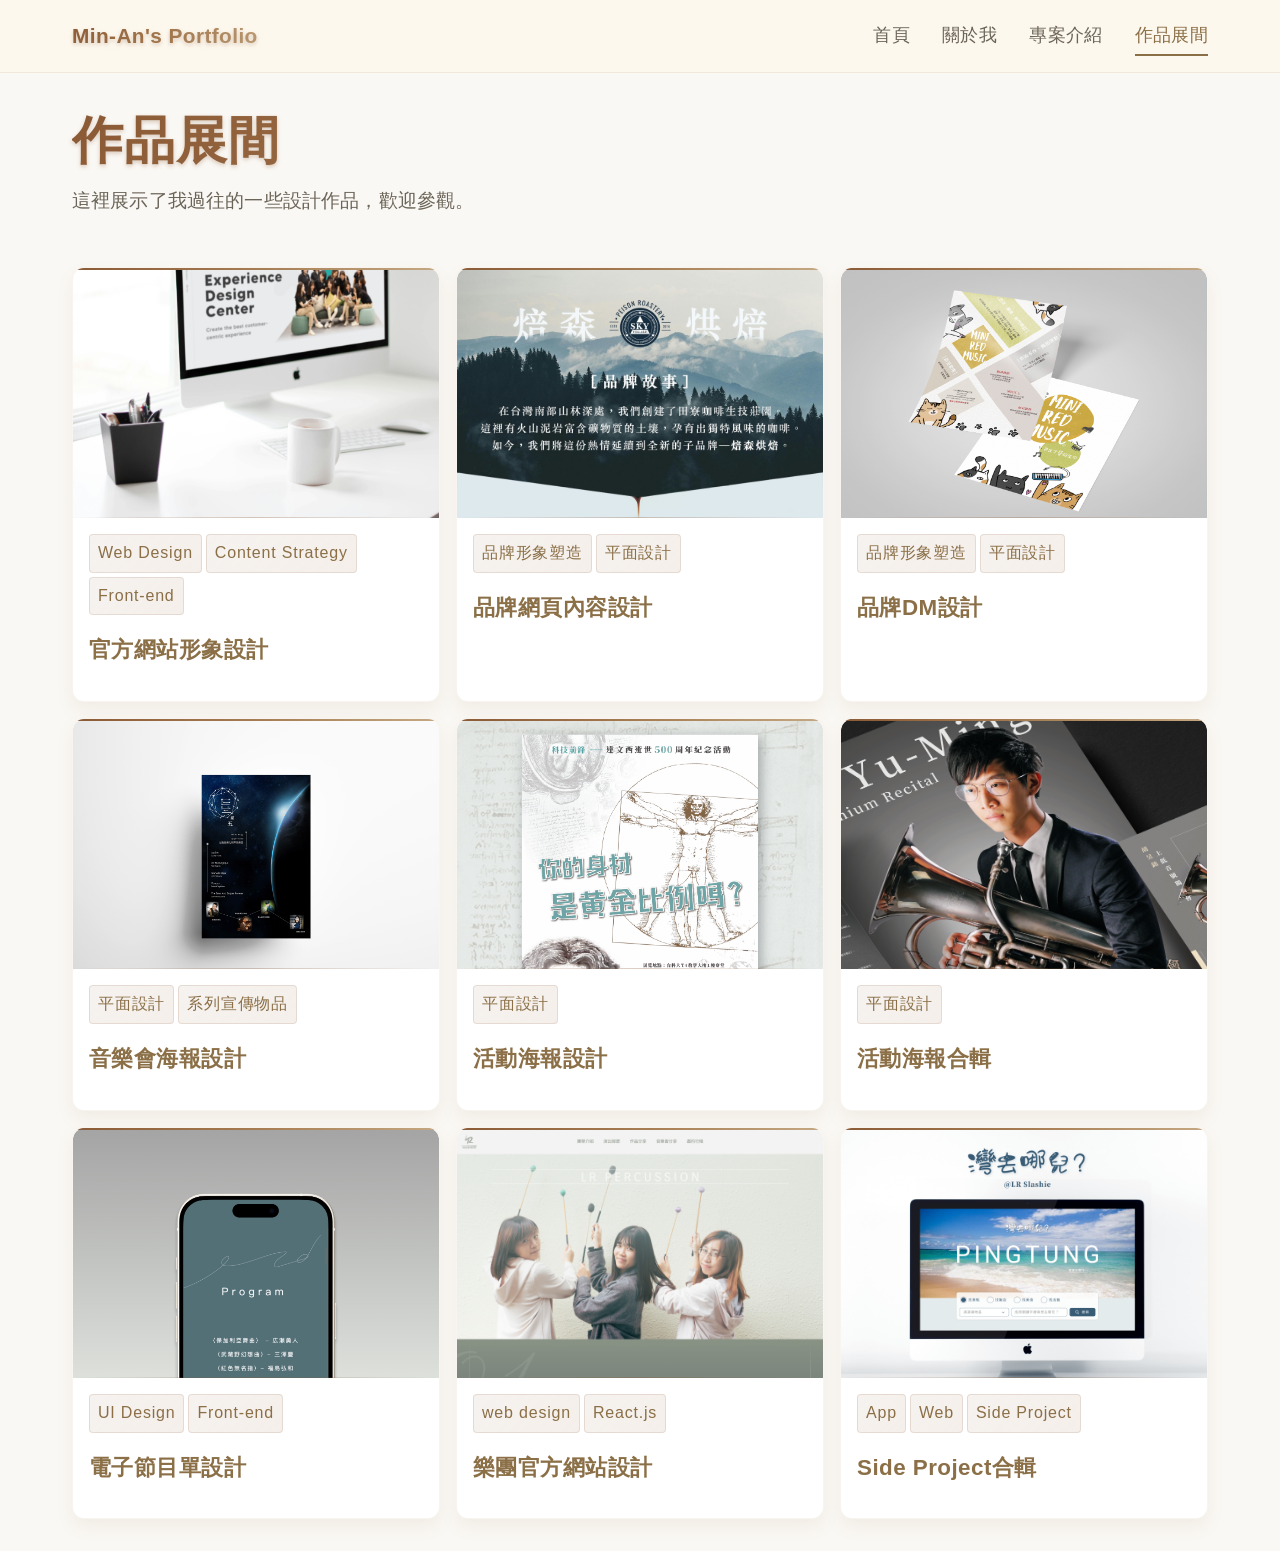
==== commit 1bb0100c: "1231 bold styles" ====
--- a/gallery.html
+++ b/gallery.html
@@ -278,7 +278,7 @@
             badge: ["UI Design", "Front-end"],
             popupVideos: [
               "img/gallery/program/screen1.mov",
-              "img/gallery/program/screen2.mov"
+              "img/gallery/program/screen2.mp4"
             ]
           },
           {
@@ -475,48 +475,48 @@
       }
 
       // 設置同一列圖片的高度
-      function setRowHeights() {
-        const containers = document.querySelectorAll('.gallery-popup-container');
-        containers.forEach(container => {
-          // 跳過「品牌DM設計」的圖片，讓它們使用自然高度
-          const modalTitle = document.getElementById("modalTitle");
-          if (modalTitle && modalTitle.textContent === "品牌DM設計") {
-            return;
-          }
-          
-          const images = container.querySelectorAll('.gallery-popup-image');
-          if (images.length > 1) {
-            let maxHeight = 0;
-            images.forEach(img => {
-              const imgElement = img.querySelector('img');
-              if (imgElement) {
-                imgElement.onload = () => {
-                  images.forEach(i => {
-                    const imgEl = i.querySelector('img');
-                    if (imgEl) {
-                      const naturalHeight = imgEl.naturalHeight;
-                      const naturalWidth = imgEl.naturalWidth;
-                      const aspectRatio = naturalWidth / naturalHeight;
-                      const containerWidth = i.offsetWidth;
-                      const calculatedHeight = containerWidth / aspectRatio;
-                      if (calculatedHeight > maxHeight) {
-                        maxHeight = calculatedHeight;
-                      }
-                    }
-                  });
-                  images.forEach(i => {
-                    i.style.height = maxHeight + 'px';
-                    const imgEl = i.querySelector('img');
-                    if (imgEl) {
-                      imgEl.style.height = maxHeight + 'px';
-                    }
-                  });
-                };
-              }
-            });
-          }
-        });
-      }
+      // function setRowHeights() {
+      //   const containers = document.querySelectorAll('.gallery-popup-container');
+      //   containers.forEach(container => {
+      //     // 跳過「品牌DM設計」的圖片，讓它們使用自然高度
+      //     const modalTitle = document.getElementById("modalTitle");
+      //     if (modalTitle && modalTitle.textContent === "品牌DM設計") {
+      //       return;
+      //     }
+          
+      //     const images = container.querySelectorAll('.gallery-popup-image');
+      //     if (images.length > 1) {
+      //       let maxHeight = 0;
+      //       images.forEach(img => {
+      //         const imgElement = img.querySelector('img');
+      //         if (imgElement) {
+      //           imgElement.onload = () => {
+      //             images.forEach(i => {
+      //               const imgEl = i.querySelector('img');
+      //               if (imgEl) {
+      //                 const naturalHeight = imgEl.naturalHeight;
+      //                 const naturalWidth = imgEl.naturalWidth;
+      //                 const aspectRatio = naturalWidth / naturalHeight;
+      //                 const containerWidth = i.offsetWidth;
+      //                 const calculatedHeight = containerWidth / aspectRatio;
+      //                 if (calculatedHeight > maxHeight) {
+      //                   maxHeight = calculatedHeight;
+      //                 }
+      //               }
+      //             });
+      //             images.forEach(i => {
+      //               i.style.height = maxHeight + 'px';
+      //               const imgEl = i.querySelector('img');
+      //               if (imgEl) {
+      //                 imgEl.style.height = maxHeight + 'px';
+      //               }
+      //             });
+      //           };
+      //         }
+      //       });
+      //     }
+      //   });
+      // }
 
       function openUIModal(itemIndex) {
         const item = galleryData.ui[itemIndex];
--- a/styles.css
+++ b/styles.css
@@ -31,19 +31,20 @@
   --color-border-dark: rgba(210, 189, 157, 0.4);
   
   /* 字體系統 */
-  --font-family-base: "Noto Sans TC", "PingFang TC", "Microsoft JhengHei", -apple-system, BlinkMacSystemFont, "Segoe UI", Roboto, "Helvetica Neue", Arial, sans-serif;
+  --font-family-base: "PingFang TC","Noto Sans TC",  "Microsoft JhengHei", -apple-system, BlinkMacSystemFont, "Segoe UI", Roboto, "Helvetica Neue", Arial, sans-serif;
   --font-family-en: -apple-system, BlinkMacSystemFont, "Segoe UI", Roboto, "Helvetica Neue", Arial, sans-serif;
   
   /* 字體大小 - 文青風格，更精緻小巧 */
-  --font-size-xs: 0.7rem;
-  --font-size-sm: 0.8rem;
-  --font-size-base: 0.9rem;
-  --font-size-lg: 1rem;
-  --font-size-xl: 1.1rem;
-  --font-size-2xl: 1.3rem;
-  --font-size-3xl: 1.6rem;
-  --font-size-4xl: 2rem;
-  --font-size-5xl: 2.2rem;
+  --font-size-xs: 1.0rem;
+  --font-size-sm: 1.1rem;
+  --font-size-base: 1.2rem;
+  --font-size-lg: 1.3rem;
+  --font-size-xl: 1.4rem;
+  --font-size-2xl: 1.5rem;
+  --font-size-3xl: 1.8rem;
+  --font-size-4xl: 2.6rem;
+  --font-size-5xl: 3.0rem;
+  --font-size-title: 3.2rem;
   
   /* 間距系統 */
   --spacing-xs: 0.25rem;
@@ -94,7 +95,7 @@
 
 b,
 strong {
-  font-weight: 500;
+  font-weight: 400;
 }
 
 /* ============================================
@@ -280,12 +281,12 @@
 
 /* 首頁設置最大寬度 */
 .container-home {
-  max-width: 900px;
+  max-width: 1200px;
 }
 
 /* 除了首頁外的其他頁面設置最大寬度 */
 .container-page {
-  max-width: 800px;
+  max-width: 1200px;
 }
 
 .page-header {
@@ -295,9 +296,9 @@
 }
 
 .page-header h1 {
-  font-size: 40px;
+  font-size: var(--font-size-title);
   margin-bottom: var(--spacing-sm);
-  font-weight: 700;
+  font-weight: 900;
   letter-spacing: 0.02em;
   line-height: 1.4;
   background: linear-gradient(135deg, #8b5a36 0%, #a67c52 25%, #c4a882 50%, #a67c52 75%, #8b5a36 100%);
@@ -312,10 +313,10 @@
 .page-header p {
   font-size: var(--font-size-base);
   color: var(--color-text-secondary);
-  max-width: 600px;
+  /* max-width: 600px; */
   margin: 0;
   line-height: 1.8;
-  font-weight: 500;
+  font-weight: 400;
 }
 
 .page-header p[data-i18n="about.subtitle2"] {
@@ -435,7 +436,7 @@
 
 .hero-subtitle b,
 .hero-subtitle strong {
-  font-weight: 500;
+  font-weight: 400;
 }
 
 .hero-description {
@@ -541,7 +542,7 @@
 }
 
 section:not(.grid-2):not(.timeline):not(.page-header) h2.canvas-title {
-  font-size: 16px;
+  font-size: var(--font-size-base);
   color: var(--color-primary);
   margin-bottom: var(--spacing-xs);
   font-weight: 700;
@@ -766,12 +767,13 @@
   background: var(--color-bg-card);
   border-radius: var(--radius-lg);
   padding: 0;
-  box-shadow: var(--shadow-sm);
+  box-shadow: var(--shadow-xl);
   transition: all var(--transition-base);
   cursor: pointer;
   border: 1px solid var(--color-border-light);
   position: relative;
   overflow: hidden;
+  
 }
 
 /* 漸層邊框效果 */
@@ -795,7 +797,7 @@
 
 .card:hover {
   transform: translateY(-4px);
-  box-shadow: var(--shadow-md);
+  box-shadow: var(--shadow-2xl);
   border-color: var(--color-primary);
 }
 
@@ -806,7 +808,7 @@
 
 .card-image {
   width: 100%;
-  height: 200px;
+  height: 360px;
   overflow: hidden;
   border-radius: var(--radius-lg) var(--radius-lg) 0 0;
   margin-bottom: 0;
@@ -815,11 +817,11 @@
 }
 
 #galleryContainer .card-image {
-  height: 160px;
+  height: 250px;
 }
 
 #galleryContainer .card-title {
-  font-size: 16px;
+  font-size: var(--font-size-xl);
 }
 
 .card-image::after {
@@ -868,7 +870,7 @@
   background: linear-gradient(135deg, rgba(139, 90, 54, 0.08) 0%, rgba(166, 124, 82, 0.12) 100%);
   color: var(--color-primary);
   border-radius: var(--radius-sm);
-  font-size: 0.55rem;
+  font-size: var(--font-size-xs);
   font-weight: 500;
   letter-spacing: 0.05em;
   border: 1px solid rgba(139, 90, 54, 0.15);
@@ -902,7 +904,7 @@
   flex-wrap: wrap;
   gap: var(--spacing-sm);
   list-style: none;
-  padding: 0;
+  padding: 16px 0;
   margin: 0;
 }
 
@@ -911,7 +913,7 @@
   background: rgba(210, 189, 157, 0.15);
   color: var(--color-text-secondary);
   border-radius: var(--radius-sm);
-  font-size: 0.55rem;
+  font-size: var(--font-size-xs);
   font-weight: 300;
   transition: all var(--transition-base);
 }
@@ -950,7 +952,7 @@
 
 .grid-2 p b,
 .grid-2 p strong {
-  font-weight: 500;
+  font-weight: 400;
 }
 
 /* 其他區塊樣式（與 grid-2 一致） */
@@ -963,8 +965,9 @@
 }
 
 section:not(.grid-2):not(.timeline):not(.page-header) h2.card-title{
-  font-size: 20px;
+  font-size: var(--font-size-2xl);
   margin-bottom: var(--spacing-sm);
+  line-height: 2.4;
 }
 
 
@@ -981,7 +984,7 @@
 }
 
 section:not(.grid-2):not(.timeline):not(.page-header) p.hero-title-role{
-font-size: 14px; margin-bottom: var(--spacing-xl);
+font-size: var(--font-size-sm);; margin-bottom: var(--spacing-xl);
 }
 
 .skill-list {
@@ -1122,7 +1125,7 @@
 
 .timeline-content p b,
 section:not(.grid-2):not(.timeline):not(.page-header) p b {
-  font-weight: 500;
+  font-weight: 400;
 }
 
 .timeline-content p:has(strong) {
@@ -1148,7 +1151,7 @@
 
 .timeline-content ul li b,
 .timeline-content ul li strong {
-  font-weight: 500;
+  font-weight: 400;
 }
 
 .timeline-content ul li::before {
@@ -1970,7 +1973,7 @@
   background: linear-gradient(135deg, rgba(139, 90, 54, 0.08) 0%, rgba(166, 124, 82, 0.12) 100%);
   color: var(--color-primary);
   border-radius: var(--radius-sm);
-  font-size: 0.55rem;
+  font-size: var(--font-size-xs);
   font-weight: 500;
   letter-spacing: 0.05em;
   border: 1px solid rgba(139, 90, 54, 0.15);
@@ -1978,7 +1981,7 @@
 
 .modal-title {
   margin: 0;
-  font-size: var(--font-size-4xl);
+  font-size: var(--font-size-title);
   color: var(--color-primary);
   font-weight: 700;
   letter-spacing: 0.01em;
@@ -2011,13 +2014,13 @@
 
 .modal-body p {
   margin: 0 0 var(--spacing-sm);
-  font-size: 13px;
+  font-size: var(--font-size-sm);
   line-height: 1.9;
   font-weight: 300;
 }
 
 .modal-body .thought-provoking-question {
-  font-size: 15px;
+  font-size: var(--font-size-base);
   font-weight: 500;
   color: var(--color-primary);
   font-style: italic;
@@ -2043,7 +2046,7 @@
 .modal-body ul li {
   margin-bottom: var(--spacing-xs);
   line-height: 1.8;
-  font-size: 13px;
+  font-size: var(--font-size-sm);
 }
 
 .modal-body h4 {
@@ -2102,7 +2105,7 @@
 .project-results-highlight ul li {
   position: relative;
   padding-left: 0;
-  font-size: 13px;
+  font-size: var(--font-size-sm);
 }
 
 .project-results-highlight ul li::before {
@@ -2133,7 +2136,7 @@
 
 .project-image .image-caption {
   margin: var(--spacing-xs) 0 0 0;
-  font-size: 0.75rem;
+  font-size: var(--font-size-xs);
   color: rgba(122, 113, 98, 0.6);
   font-weight: 400;
   line-height: 1.5;
